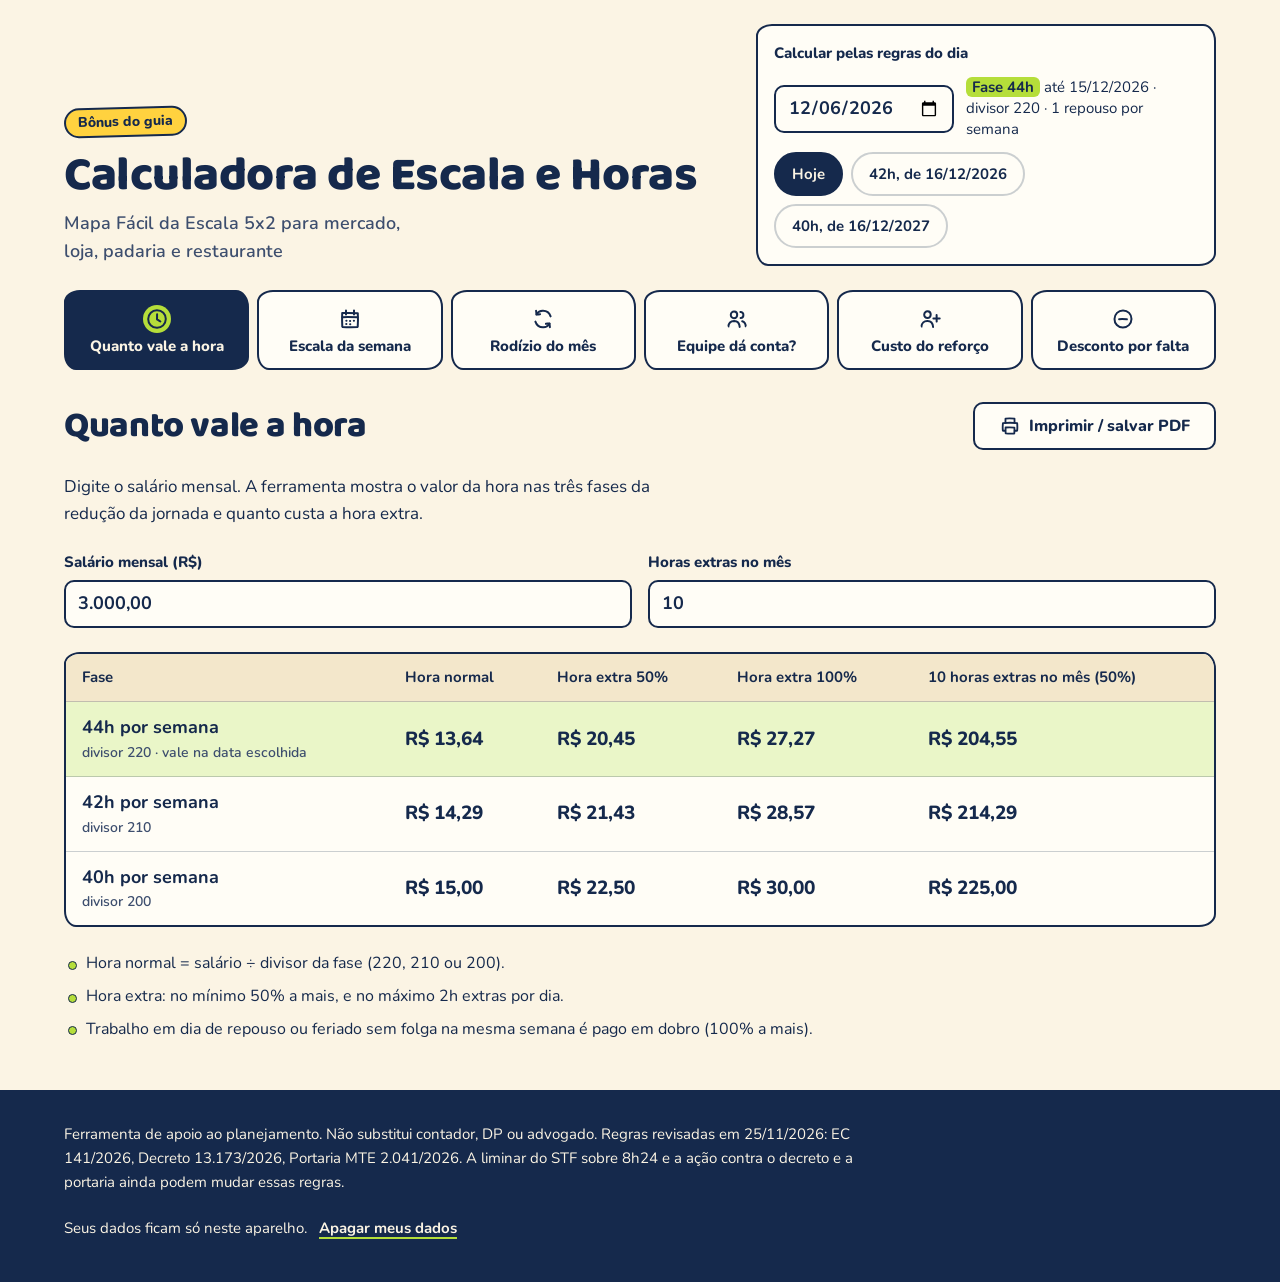
==== index.html @ cc3fb83a "Calculadora de Escala e Horas: primeira versão" ====
<!doctype html>
<html lang="pt-BR" data-type="software">
<head>
<meta charset="utf-8">
<meta name="viewport" content="width=device-width, initial-scale=1, viewport-fit=cover">
<title>Calculadora de Escala e Horas: o mapa da escala 5x2 para pequenos negócios</title>
<meta name="description" content="Calcule o valor da hora, monte a escala da semana e o rodízio do mês e veja se a sua equipe dá conta das novas regras de 42h e 40h.">
<meta name="page-type" content="software">
<meta name="site-kind" content="software">
<meta name="theme-color" content="#FBF4E4">
<meta property="og:title" content="Calculadora de Escala e Horas — Mapa Fácil da Escala 5x2">
<meta property="og:description" content="Valor da hora, escala da semana, rodízio do mês, custo do reforço e desconto por falta, no celular.">
<meta property="og:type" content="website">
<link rel="icon" href="favicon.svg" type="image/svg+xml">
<link rel="preconnect" href="https://fonts.googleapis.com">
<link rel="preconnect" href="https://fonts.gstatic.com" crossorigin>
<link rel="stylesheet" href="https://fonts.googleapis.com/css2?family=Baloo+2:wght@600;700;800&family=Nunito:wght@400;600;700;800&display=swap">
<link rel="stylesheet" href="estilo.css">
</head>
<body>

<!-- Ícones desenhados à mão (traço irregular, cor do texto) -->
<svg width="0" height="0" style="position:absolute" aria-hidden="true">
  <defs>
    <symbol id="i-hora" viewBox="0 0 24 24"><path d="M12 3.2c5 .1 8.9 3.9 8.8 8.9-.1 5-4 8.8-8.9 8.7C7 20.7 3.1 16.9 3.2 12 3.3 7 7.1 3.1 12 3.2z"/><path d="M12.1 7.2c-.1 1.7 0 3.4-.1 5.1 1.1.7 2.3 1.4 3.4 2.2"/></symbol>
    <symbol id="i-escala" viewBox="0 0 24 24"><path d="M4.2 6.1c5.2-.3 10.4-.2 15.6.1.3 4.6.2 9.3-.1 13.9-5.1.2-10.3.2-15.4-.1-.3-4.6-.3-9.3-.1-13.9z"/><path d="M4.3 10.2c5.1-.2 10.2-.1 15.4.1M8 3.6c.1 1.3 0 2.7 0 4M16 3.4c.1 1.4 0 2.8 0 4.2M8.3 13.8h.2M12 13.9h.2M15.8 13.7h.2M8.2 17.1h.2M12.1 17.2h.2"/></symbol>
    <symbol id="i-rodizio" viewBox="0 0 24 24"><path d="M19.6 9.4C18.4 5.8 15.3 3.6 11.7 3.7 9.2 3.8 7 5 5.6 7.3"/><path d="M5.1 3.8c.2 1.3.3 2.5.4 3.8 1.2-.1 2.4-.3 3.6-.4"/><path d="M4.4 14.6c1.2 3.6 4.3 5.8 7.9 5.7 2.5-.1 4.7-1.3 6.1-3.6"/><path d="M18.9 20.2c-.2-1.3-.3-2.5-.4-3.8-1.2.1-2.4.3-3.6.4"/></symbol>
    <symbol id="i-equipe" viewBox="0 0 24 24"><path d="M9 11.2c-2 0-3.3-1.6-3.2-3.5.1-1.9 1.5-3.3 3.4-3.2 1.8.1 3.1 1.6 3 3.5-.1 1.8-1.4 3.2-3.2 3.2z"/><path d="M3.3 19.8c.3-3.6 2.7-5.9 5.8-5.9 3.1.1 5.4 2.4 5.6 6"/><path d="M15.4 4.9c1.7-.1 3 1.3 3 3s-1.2 3-2.8 3"/><path d="M17.2 14.2c2.2.6 3.5 2.6 3.6 5.4"/></symbol>
    <symbol id="i-reforco" viewBox="0 0 24 24"><path d="M9.5 11c-2 0-3.4-1.6-3.3-3.5.1-1.9 1.6-3.3 3.4-3.2 1.9.1 3.2 1.6 3.1 3.5-.1 1.8-1.4 3.2-3.2 3.2z"/><path d="M3.4 19.9c.2-3.6 2.8-6 6-5.9 3.2.1 5.5 2.5 5.7 6"/><path d="M18.6 8.1c.1 2.1 0 4.3.1 6.5M15.4 11.4c2.1-.1 4.2-.2 6.3 0"/></symbol>
    <symbol id="i-falta" viewBox="0 0 24 24"><path d="M12 3.4c4.8 0 8.6 3.8 8.5 8.7-.1 4.8-3.9 8.5-8.6 8.5-4.8-.1-8.5-3.9-8.4-8.7C3.6 7.1 7.3 3.4 12 3.4z"/><path d="M8.1 12.2c2.6-.2 5.2-.1 7.8.1"/></symbol>
    <symbol id="i-imprimir" viewBox="0 0 24 24"><path d="M7.1 8.6c0-1.6-.1-3.1 0-4.7 3.3-.2 6.6-.2 9.8.1.1 1.5 0 3 0 4.6"/><path d="M6.8 17.2H4.2c-.3-2.8-.2-5.6.1-8.4 5.1-.4 10.3-.4 15.5 0 .3 2.8.3 5.6 0 8.4h-2.6"/><path d="M7.2 13.6c3.2-.2 6.4-.2 9.6.1.2 2.2.1 4.4-.1 6.5-3.1.2-6.3.2-9.4-.1-.2-2.2-.2-4.4-.1-6.5z"/></symbol>
    <symbol id="i-alerta" viewBox="0 0 24 24"><path d="M11.9 3.8c.5 0 .8.3 1.1.8l7.8 13.8c.4.8-.1 1.7-1 1.7-5.2.1-10.4.1-15.6-.1-.9 0-1.4-.9-1-1.7l7.6-13.6c.3-.6.7-.9 1.1-.9z"/><path d="M12 9.3c.1 1.6 0 3.2 0 4.8M12 17.1h.2"/></symbol>
    <symbol id="i-ok" viewBox="0 0 24 24"><path d="M12 3.4c4.8 0 8.6 3.8 8.5 8.7-.1 4.8-3.9 8.5-8.6 8.5-4.8-.1-8.5-3.9-8.4-8.7C3.6 7.1 7.3 3.4 12 3.4z"/><path d="M7.7 12.3c1 1 2 1.9 3 2.9 1.9-2.1 3.8-4.3 5.6-6.4"/></symbol>
    <symbol id="i-mais" viewBox="0 0 24 24"><path d="M12.1 5.2c-.1 4.6.1 9.1-.1 13.7M5.3 12.1c4.5-.2 9-.1 13.5.1"/></symbol>
    <symbol id="i-fechar" viewBox="0 0 24 24"><path d="M6.4 6.3c3.8 3.9 7.6 7.7 11.3 11.5M17.6 6.2C13.8 10 10 13.8 6.3 17.7"/></symbol>
  </defs>
</svg>

<a class="skip-link" href="#conteudo">Pular para as ferramentas</a>

<header class="topo">
  <div class="wrap topo__wrap">
    <div class="marca">
      <span class="marca__selo">Bônus do guia</span>
      <h1 class="marca__titulo">Calculadora de Escala e Horas</h1>
      <p class="marca__sub">Mapa Fácil da Escala 5x2 para mercado, loja, padaria e restaurante</p>
    </div>

    <div class="fase" aria-live="polite">
      <label class="fase__rotulo" for="data-ref">Calcular pelas regras do dia</label>
      <div class="fase__linha">
        <input id="data-ref" type="date" min="2020-01-01" max="2035-12-31">
        <p class="fase__selo" id="fase-selo"></p>
      </div>
      <div class="fase__atalhos" role="group" aria-label="Escolher a fase">
        <button type="button" class="chip" data-ir-data="hoje">Hoje</button>
        <button type="button" class="chip" data-ir-data="2026-12-16">42h, de 16/12/2026</button>
        <button type="button" class="chip" data-ir-data="2027-12-16">40h, de 16/12/2027</button>
      </div>
    </div>
  </div>

  <nav class="abas wrap" aria-label="Ferramentas">
    <div class="abas__lista" role="tablist" aria-label="Ferramentas">
      <button type="button" role="tab" id="tab-hora" aria-controls="hora" data-aba="hora"><svg class="ic"><use href="#i-hora"/></svg><span>Quanto vale a hora</span></button>
      <button type="button" role="tab" id="tab-escala" aria-controls="escala" data-aba="escala"><svg class="ic"><use href="#i-escala"/></svg><span>Escala da semana</span></button>
      <button type="button" role="tab" id="tab-rodizio" aria-controls="rodizio" data-aba="rodizio"><svg class="ic"><use href="#i-rodizio"/></svg><span>Rodízio do mês</span></button>
      <button type="button" role="tab" id="tab-equipe" aria-controls="equipe" data-aba="equipe"><svg class="ic"><use href="#i-equipe"/></svg><span>Equipe dá conta?</span></button>
      <button type="button" role="tab" id="tab-reforco" aria-controls="reforco" data-aba="reforco"><svg class="ic"><use href="#i-reforco"/></svg><span>Custo do reforço</span></button>
      <button type="button" role="tab" id="tab-falta" aria-controls="falta" data-aba="falta"><svg class="ic"><use href="#i-falta"/></svg><span>Desconto por falta</span></button>
    </div>
  </nav>
</header>

<main id="conteudo" class="wrap" tabindex="-1">

  <!-- 1. QUANTO VALE A HORA -->
  <section class="painel" id="hora" role="tabpanel" aria-labelledby="tab-hora">
    <div class="painel__topo">
      <h2>Quanto vale a hora</h2>
      <button type="button" class="btn btn--sec" data-imprimir="hora"><svg class="ic"><use href="#i-imprimir"/></svg>Imprimir / salvar PDF</button>
    </div>
    <p class="painel__intro">Digite o salário mensal. A ferramenta mostra o valor da hora nas três fases da redução da jornada e quanto custa a hora extra.</p>

    <div class="campos campos--2">
      <div class="campo">
        <label for="h-salario">Salário mensal (R$)</label>
        <input id="h-salario" data-k="salario" inputmode="decimal" autocomplete="off" placeholder="3.000,00">
        <p class="campo__erro" id="h-salario-erro"></p>
      </div>
      <div class="campo">
        <label for="h-extras">Horas extras no mês</label>
        <input id="h-extras" data-k="horasExtras" inputmode="decimal" autocomplete="off" placeholder="10">
      </div>
    </div>

    <div class="tabela-rolagem">
      <table class="tabela" id="h-tabela">
        <caption class="sr">Valor da hora por fase</caption>
        <thead><tr><th scope="col">Fase</th><th scope="col">Hora normal</th><th scope="col">Hora extra 50%</th><th scope="col">Hora extra 100%</th><th scope="col" id="h-col-x">Horas extras no mês</th></tr></thead>
        <tbody></tbody>
      </table>
    </div>
    <ul class="notas">
      <li>Hora normal = salário ÷ divisor da fase (220, 210 ou 200).</li>
      <li>Hora extra: no mínimo 50% a mais, e no máximo 2h extras por dia.</li>
      <li>Trabalho em dia de repouso ou feriado sem folga na mesma semana é pago em dobro (100% a mais).</li>
    </ul>
  </section>

  <!-- 2. ESCALA DA SEMANA -->
  <section class="painel" id="escala" role="tabpanel" aria-labelledby="tab-escala">
    <div class="painel__topo">
      <h2>Monte a escala da semana</h2>
      <button type="button" class="btn btn--sec" data-imprimir="escala"><svg class="ic"><use href="#i-imprimir"/></svg>Imprimir / salvar PDF</button>
    </div>
    <p class="painel__intro">Para cada pessoa, marque a folga ou escreva a entrada, a saída e os minutos de intervalo. Os avisos aparecem ao lado do nome.</p>

    <label class="chk chk--linha"><input type="checkbox" data-k="conv30"> Minha convenção permite 30 minutos de intervalo</label>

    <div class="cobertura" aria-label="Quantas pessoas trabalham em cada dia">
      <p class="cobertura__titulo">Quantas pessoas trabalham em cada dia</p>
      <ol class="cobertura__dias" id="e-cobertura"></ol>
    </div>

    <div id="e-pessoas" class="pessoas"></div>

    <div class="acoes">
      <button type="button" class="btn btn--pri" id="e-add"><svg class="ic"><use href="#i-mais"/></svg>Adicionar pessoa</button>
      <p class="acoes__nota" id="e-add-nota"></p>
    </div>
  </section>

  <!-- 3. RODÍZIO DO MÊS -->
  <section class="painel" id="rodizio" role="tabpanel" aria-labelledby="tab-rodizio">
    <div class="painel__topo">
      <h2>Rodízio do mês</h2>
      <button type="button" class="btn btn--sec" data-imprimir="rodizio"><svg class="ic"><use href="#i-imprimir"/></svg>Imprimir / salvar PDF</button>
    </div>
    <p class="painel__intro">O mês começa igual à escala da semana. Toque num dia para trocar entre trabalho e folga. Os domingos ficam em amarelo.</p>

    <div class="campos campos--3">
      <div class="campo">
        <label for="r-mes">Mês</label>
        <select id="r-mes" data-k="rodMes"></select>
      </div>
      <div class="campo">
        <label for="r-ano">Ano</label>
        <select id="r-ano" data-k="rodAno"></select>
      </div>
      <fieldset class="campo campo--radio">
        <legend>Atividade</legend>
        <label class="chk"><input type="radio" name="r-ativ" value="comercio" data-k="atividade"> Comércio</label>
        <label class="chk"><input type="radio" name="r-ativ" value="outras" data-k="atividade"> Outras</label>
      </fieldset>
    </div>

    <div class="resumo" id="r-resumo"></div>
    <div id="r-pessoas" class="pessoas"></div>

    <div class="acoes">
      <button type="button" class="btn btn--sec" id="r-recopiar">Copiar de novo a escala da semana</button>
    </div>
  </section>

  <!-- 4. MINHA EQUIPE DÁ CONTA? -->
  <section class="painel" id="equipe" role="tabpanel" aria-labelledby="tab-equipe">
    <div class="painel__topo">
      <h2>Minha equipe dá conta?</h2>
      <button type="button" class="btn btn--sec" data-imprimir="equipe"><svg class="ic"><use href="#i-imprimir"/></svg>Imprimir / salvar PDF</button>
    </div>
    <p class="painel__intro">Marque os dias em que o negócio abre e quantas pessoas você precisa em cada um. Cada funcionário na escala 5x2 cobre 5 dias por semana.</p>

    <div class="dias-equipe" id="q-dias"></div>

    <div class="campos campos--2">
      <div class="campo">
        <label for="q-func">Funcionários na escala</label>
        <input id="q-func" data-k="func" inputmode="numeric" autocomplete="off">
      </div>
    </div>

    <div class="resultado" id="q-resultado"></div>
  </section>

  <!-- 5. CUSTO DO REFORÇO -->
  <section class="painel" id="reforco" role="tabpanel" aria-labelledby="tab-reforco">
    <div class="painel__topo">
      <h2>Custo do reforço</h2>
      <button type="button" class="btn btn--sec" data-imprimir="reforco"><svg class="ic"><use href="#i-imprimir"/></svg>Imprimir / salvar PDF</button>
    </div>
    <p class="painel__intro">Para o mesmo buraco na escala, compare pagar hora extra para quem já trabalha com contratar alguém de meio período.</p>

    <div class="campos campos--2">
      <div class="campo">
        <label for="f-turnos">Turnos a cobrir por semana</label>
        <input id="f-turnos" data-k="refTurnos" inputmode="numeric" autocomplete="off">
        <button type="button" class="link" id="f-usar-equipe"></button>
      </div>
      <div class="campo">
        <label for="f-horas">Horas de cada turno</label>
        <input id="f-horas" data-k="refHoras" inputmode="decimal" autocomplete="off">
      </div>
      <div class="campo">
        <label for="f-salario">Salário de quem faria a hora extra (R$)</label>
        <input id="f-salario" data-k="salario" inputmode="decimal" autocomplete="off">
      </div>
      <div class="campo">
        <label for="f-meio">Salário do meio período (R$)</label>
        <input id="f-meio" data-k="refMeio" inputmode="decimal" autocomplete="off">
      </div>
      <div class="campo">
        <label for="f-enc">Encargos sobre o meio período (%), opcional</label>
        <input id="f-enc" data-k="refEnc" inputmode="decimal" autocomplete="off" placeholder="0">
      </div>
    </div>

    <div class="resultado" id="f-resultado"></div>
  </section>

  <!-- 6. DESCONTO POR FALTA -->
  <section class="painel" id="falta" role="tabpanel" aria-labelledby="tab-falta">
    <div class="painel__topo">
      <h2>Desconto por falta</h2>
      <button type="button" class="btn btn--sec" data-imprimir="falta"><svg class="ic"><use href="#i-imprimir"/></svg>Imprimir / salvar PDF</button>
    </div>
    <p class="painel__intro">Falta sem justificativa desconta o dia faltado e o repouso daquela semana. A pessoa continua folgando normalmente.</p>

    <fieldset class="campo campo--radio campo--largo">
      <legend>Como a pessoa recebe</legend>
      <label class="chk"><input type="radio" name="d-tipo" value="mensalista" data-k="fTipo"> Por mês (mensalista)</label>
      <label class="chk"><input type="radio" name="d-tipo" value="horista" data-k="fTipo"> Por hora (horista)</label>
    </fieldset>

    <div class="campos campos--2">
      <div class="campo" data-so="mensalista">
        <label for="d-salario">Salário mensal (R$)</label>
        <input id="d-salario" data-k="salario" inputmode="decimal" autocomplete="off">
      </div>
      <div class="campo" data-so="horista">
        <label for="d-hora">Valor da hora (R$)</label>
        <input id="d-hora" data-k="fHora" inputmode="decimal" autocomplete="off">
      </div>
      <div class="campo" data-so="horista">
        <label for="d-horas">Horas trabalhadas na semana</label>
        <input id="d-horas" data-k="fHorasSemana" inputmode="decimal" autocomplete="off">
      </div>
      <div class="campo">
        <label for="d-faltas">Faltas sem justificativa nesta semana</label>
        <input id="d-faltas" data-k="fFaltas" inputmode="numeric" autocomplete="off">
      </div>
    </div>
    <label class="chk chk--linha"><input type="checkbox" data-k="fFeriado"> Esta semana tem feriado</label>

    <div class="resultado" id="d-resultado"></div>
  </section>

</main>

<footer class="rodape">
  <div class="wrap">
    <p>Ferramenta de apoio ao planejamento. Não substitui contador, DP ou advogado. Regras revisadas em 25/11/2026: EC 141/2026, Decreto 13.173/2026, Portaria MTE 2.041/2026. A liminar do STF sobre 8h24 e a ação contra o decreto e a portaria ainda podem mudar essas regras.</p>
    <p class="rodape__dados">Seus dados ficam só neste aparelho. <button type="button" class="link" id="limpar">Apagar meus dados</button></p>
  </div>
</footer>

<noscript><p class="wrap">Esta calculadora precisa de JavaScript ligado no navegador.</p></noscript>

<script src="regras.js"></script>
<script src="app.js"></script>
</body>
</html>
---- estilo.css ----
/* Calculadora de Escala e Horas — visual do guia: creme, azul-marinho, verde-limão e amarelo. */

:root {
  --creme: #FBF4E4;
  --creme-2: #F3E7CB;
  --papel: #FFFDF6;
  --marinho: #15294C;
  --marinho-2: #3D4E6E;        /* texto secundário: 7:1 sobre o creme */
  --linha: rgba(21, 41, 76, .22);
  --limao: #B5DE3A;
  --limao-claro: #EAF6C8;
  --limao-escuro: #5E7A12;
  --amarelo: #FFD23F;
  --amarelo-claro: #FFF0B0;
  --amarelo-escuro: #C99A00;

  --s-1: 4px; --s-2: 8px; --s-3: 12px; --s-4: 16px; --s-5: 24px; --s-6: 32px; --s-7: 48px; --s-8: 64px;
  --r-sm: 10px;
  --r-md: 14px;
  /* cantos levemente irregulares, como desenho à mão */
  --r-mao: 16px 13px 17px 12px / 12px 17px 13px 16px;
  --btn-h: 48px;
  --fonte: 'Nunito', system-ui, -apple-system, 'Segoe UI', Roboto, sans-serif;
  --titulo: 'Baloo 2', 'Nunito', system-ui, sans-serif;
}

*, *::before, *::after { box-sizing: border-box; }
html, body { margin: 0; }
html { -webkit-text-size-adjust: 100%; }
body {
  font-family: var(--fonte);
  font-size: 17px;
  line-height: 1.55;
  color: var(--marinho);
  background: var(--creme);
}
h1, h2, h3 { font-family: var(--titulo); line-height: 1.12; margin: 0; letter-spacing: -.01em; }
p { margin: 0; }
ul, ol { margin: 0; padding: 0; list-style: none; }
button, input, select { font: inherit; color: inherit; }
[hidden] { display: none !important; }
.sr { position: absolute; width: 1px; height: 1px; overflow: hidden; clip: rect(0 0 0 0); white-space: nowrap; }

.wrap { width: 100%; max-width: 1200px; margin: 0 auto; padding: 0 var(--s-4); }
@media (min-width: 768px) { .wrap { padding: 0 var(--s-5); } }

.ic { width: 24px; height: 24px; flex: none; fill: none; stroke: currentColor; stroke-width: 2; stroke-linecap: round; stroke-linejoin: round; }

:focus-visible { outline: 3px solid var(--marinho); outline-offset: 2px; }
main:focus { outline: none; }

.skip-link {
  position: absolute; left: var(--s-4); top: -100px; z-index: 20;
  background: var(--marinho); color: var(--creme); padding: var(--s-3) var(--s-4); border-radius: var(--r-sm);
  font-weight: 800; text-decoration: none;
}
.skip-link:focus { top: var(--s-3); outline-color: var(--amarelo); }

/* ---------- topo ---------- */
.topo { padding-top: var(--s-5); }
.topo__wrap { display: grid; gap: var(--s-5); }
@media (min-width: 1000px) { .topo__wrap { grid-template-columns: 1fr minmax(380px, 460px); align-items: end; } }

.marca__selo {
  display: inline-block; background: var(--amarelo); color: var(--marinho);
  font-weight: 800; font-size: 14px; padding: 2px 12px; border-radius: 999px;
  border: 2px solid var(--marinho); transform: rotate(-1.5deg); margin-bottom: var(--s-3);
}
.marca__titulo { font-size: clamp(30px, 3vw + 18px, 48px); font-weight: 800; }
.marca__sub { margin-top: var(--s-2); font-size: 18px; color: var(--marinho-2); font-weight: 600; max-width: 34ch; }

.fase {
  background: var(--papel); border: 2px solid var(--marinho); border-radius: var(--r-mao);
  padding: var(--s-4); display: grid; gap: var(--s-3);
}
.fase__rotulo { font-weight: 800; font-size: 15px; }
.fase__linha { display: grid; gap: var(--s-3); }
.fase__linha input { width: 100%; }
@media (min-width: 480px) { .fase__linha { grid-template-columns: 180px 1fr; align-items: center; } }
.fase__selo { font-size: 15px; line-height: 1.4; }
.fase__selo strong { background: var(--limao); padding: 0 6px; border-radius: 6px; }
.fase__atalhos { display: flex; flex-wrap: wrap; gap: var(--s-2); }
.chip {
  min-height: 44px; padding: 0 var(--s-4); border-radius: 999px; cursor: pointer;
  background: transparent; border: 2px solid var(--linha); font-weight: 700; font-size: 15px;
  transition: border-color .15s, background-color .15s, transform .12s;
}
.chip:hover { border-color: var(--marinho); transform: translateY(-1px); }
.chip:active { transform: translateY(1px); }
.chip[aria-pressed="true"] { background: var(--marinho); color: var(--creme); border-color: var(--marinho); }

/* ---------- abas ---------- */
.abas { margin-top: var(--s-5); }
.abas__lista { display: grid; grid-template-columns: repeat(3, 1fr); gap: var(--s-2); }
@media (min-width: 900px) { .abas__lista { grid-template-columns: repeat(6, 1fr); } }
[role="tab"] {
  display: flex; flex-direction: column; align-items: center; justify-content: center; gap: 4px;
  min-height: 72px; padding: var(--s-2); cursor: pointer; text-align: center;
  font-weight: 800; font-size: 14px; line-height: 1.2;
  background: var(--papel); border: 2px solid var(--marinho); border-radius: var(--r-mao);
  transition: transform .12s, background-color .15s;
}
[role="tab"] .ic { width: 28px; height: 28px; padding: 2px; border-radius: 50%; transition: background-color .15s; }
[role="tab"]:hover { transform: translateY(-2px); }
[role="tab"]:hover .ic { background: var(--amarelo-claro); }
[role="tab"]:active { transform: translateY(1px); }
[role="tab"][aria-selected="true"] { background: var(--marinho); color: var(--creme); }
[role="tab"][aria-selected="true"] .ic { background: var(--limao); color: var(--marinho); }
[role="tab"][aria-selected="true"]:focus-visible { outline-color: var(--amarelo); }
@media (min-width: 900px) { [role="tab"] { font-size: 15px; min-height: 80px; } }

/* ---------- painéis ---------- */
main.wrap { padding-top: var(--s-6); padding-bottom: var(--s-7); }
.painel { display: grid; gap: var(--s-5); }
.painel__topo { display: flex; flex-wrap: wrap; gap: var(--s-3) var(--s-4); align-items: center; justify-content: space-between; }
.painel h2 { font-size: clamp(26px, 1.6vw + 18px, 36px); font-weight: 800; }
.painel__intro { max-width: 62ch; font-size: 17px; }
@media (max-width: 639px) { .painel__topo .btn { width: 100%; } }

/* ---------- botões e links ---------- */
.btn {
  display: inline-flex; align-items: center; justify-content: center; gap: var(--s-2);
  min-height: var(--btn-h); padding: 0 var(--s-5); border-radius: var(--r-sm);
  font-weight: 800; font-size: 16px; cursor: pointer; text-decoration: none;
  border: 2px solid var(--marinho);
  transition: transform .12s, background-color .15s;
}
.btn:hover { transform: translateY(-1px); }
.btn:active { transform: translateY(1px); }
.btn:disabled { opacity: .5; cursor: not-allowed; transform: none; }
.btn--pri { background: var(--marinho); color: var(--creme); }
.btn--pri:hover { background: #0E1D38; }
.btn--pri:focus-visible { outline-color: var(--limao-escuro); }
.btn--sec { background: var(--papel); color: var(--marinho); }
.btn--sec:hover { background: var(--amarelo-claro); }
.btn .ic { width: 22px; height: 22px; }

.link {
  background: none; border: 0; padding: 0; cursor: pointer; min-height: 44px;
  color: var(--marinho); font-weight: 700; text-align: left;
  text-decoration: underline; text-decoration-thickness: 2px; text-underline-offset: 4px;
  text-decoration-color: var(--limao-escuro);
  transition: text-decoration-color .15s;
}
.link:hover { text-decoration-color: var(--marinho); }

.btn-icone {
  display: inline-grid; place-items: center; width: 44px; height: 44px; border-radius: 50%;
  border: 2px solid var(--linha); background: var(--papel); cursor: pointer;
  transition: border-color .15s, transform .12s;
}
.btn-icone:hover { border-color: var(--marinho); transform: translateY(-1px); }
.btn-icone:active { transform: translateY(1px); }

/* ---------- campos ---------- */
.campos { display: grid; gap: var(--s-4); }
@media (min-width: 640px) {
  .campos--2 { grid-template-columns: repeat(2, minmax(0, 1fr)); }
  .campos--3 { grid-template-columns: repeat(3, minmax(0, 1fr)); }
}
.campo { display: grid; gap: 6px; align-content: start; min-width: 0; }
.campo > label, .campo legend { font-weight: 800; font-size: 15px; }
input:not([type="checkbox"]):not([type="radio"]), select {
  width: 100%; min-height: 48px; padding: 0 var(--s-3);
  background: var(--papel); border: 2px solid var(--marinho); border-radius: var(--r-sm);
  font-size: 18px; font-weight: 700;
}
input:disabled { opacity: .45; }
input[aria-invalid="true"] { border-color: #A3261B; }
.campo__erro { color: #A3261B; font-weight: 700; font-size: 15px; }
.campo__erro:empty { display: none; }
fieldset.campo { border: 0; padding: 0; margin: 0; }
.campo--radio { display: flex; flex-wrap: wrap; gap: var(--s-2) var(--s-4); align-items: center; }
.campo--radio legend { width: 100%; margin-bottom: 6px; padding: 0; float: left; }
.campo--largo { max-width: 640px; }

.chk { display: inline-flex; align-items: center; gap: var(--s-2); min-height: 44px; cursor: pointer; font-weight: 700; }
.chk input { width: 22px; height: 22px; accent-color: var(--marinho); margin: 0; cursor: pointer; flex: none; }
.chk--linha { font-size: 16px; }

/* ---------- tabela do valor da hora ---------- */
.tabela-rolagem { overflow-x: auto; }
.tabela { width: 100%; border-collapse: separate; border-spacing: 0; }
.tabela th, .tabela td { text-align: left; }
.tabela__sub { display: block; font-size: 14px; font-weight: 600; color: var(--marinho-2); }
@media screen and (max-width: 759px) {
  .tabela thead { position: absolute; width: 1px; height: 1px; overflow: hidden; clip: rect(0 0 0 0); }
  .tabela, .tabela tbody, .tabela tr, .tabela th, .tabela td { display: block; }
  .tabela tbody { display: grid; gap: var(--s-3); }
  .tabela tr { background: var(--papel); border: 2px solid var(--marinho); border-radius: var(--r-mao); padding: var(--s-4); }
  .tabela tr.atual { box-shadow: inset 0 0 0 3px var(--limao); }
  .tabela th { font-family: var(--titulo); font-size: 22px; font-weight: 800; margin-bottom: var(--s-2); }
  .tabela td { display: flex; justify-content: space-between; gap: var(--s-3); padding: 6px 0; border-top: 1px solid var(--linha); font-weight: 800; font-size: 18px; }
  .tabela td::before { content: attr(data-rot); font-weight: 600; font-size: 16px; }
}
@media print, (min-width: 760px) {
  .tabela { background: var(--papel); border: 2px solid var(--marinho); border-radius: var(--r-mao); overflow: hidden; }
  .tabela th, .tabela td { padding: var(--s-3) var(--s-4); border-bottom: 1px solid var(--linha); }
  .tabela thead th { font-size: 15px; background: var(--creme-2); }
  .tabela tbody th { font-size: 18px; }
  .tabela td { font-size: 19px; font-weight: 800; font-variant-numeric: tabular-nums; }
  .tabela tbody tr:last-child > * { border-bottom: 0; }
  .tabela tr.atual > * { background: var(--limao-claro); }
}
.notas { display: grid; gap: var(--s-2); font-size: 16px; }
.notas li { padding-left: 22px; position: relative; }
.notas li::before { content: ''; position: absolute; left: 4px; top: .6em; width: 9px; height: 9px; border-radius: 50%; background: var(--limao); border: 1.5px solid var(--marinho); }

/* ---------- avisos ---------- */
.avisos { display: grid; gap: var(--s-2); }
.aviso {
  display: flex; gap: var(--s-2); align-items: flex-start; padding: var(--s-2) var(--s-3);
  border-radius: var(--r-sm); font-size: 16px; line-height: 1.45; font-weight: 600;
  border: 2px solid var(--amarelo-escuro); background: var(--amarelo-claro);
}
.aviso .ic { margin-top: 1px; }
.aviso--ok { border-color: var(--limao-escuro); background: var(--limao-claro); }
.aviso--info { border-color: var(--linha); background: var(--creme-2); }

/* ---------- escala ---------- */
.cobertura { display: grid; gap: var(--s-2); }
.cobertura__titulo { font-weight: 800; font-size: 15px; }
.cobertura__dias { display: grid; grid-template-columns: repeat(7, minmax(0, 1fr)); gap: 6px; max-width: 720px; }
.cobertura__dias li {
  display: grid; justify-items: center; padding: 6px 0; border-radius: var(--r-sm);
  background: var(--papel); border: 2px solid var(--marinho);
}
.cobertura__dias li.dom { background: var(--amarelo-claro); }
.cobertura__dias span { font-size: 13px; font-weight: 800; }
.cobertura__dias strong { font-family: var(--titulo); font-size: 26px; line-height: 1.1; }

.pessoas { display: grid; gap: var(--s-4); }
.pessoa {
  position: relative; background: var(--papel); border: 2px solid var(--marinho); border-radius: var(--r-mao);
  padding: var(--s-4); display: grid; gap: var(--s-4);
}
.pessoa__cab { display: grid; gap: var(--s-3); align-content: start; }
.pessoa__cab .btn-icone { position: absolute; top: var(--s-3); right: var(--s-3); }
.campo--nome { padding-right: 56px; }
.pessoa__total { font-size: 17px; }
.pessoa__total strong { font-family: var(--titulo); font-size: 24px; }
.pessoa__nome { font-size: 24px; font-weight: 800; padding-right: 0; }

.dias { display: grid; gap: var(--s-2); }
.dia { border: 1.5px solid var(--linha); border-radius: var(--r-sm); padding: var(--s-2) var(--s-3); display: grid; gap: 6px; background: #fff; }
.dia--folga { background: var(--limao-claro); border-color: var(--limao-escuro); }
.dia--folga .dia__campos, .dia--folga .dia__horas { display: none; }
.dia__cab { display: flex; align-items: center; justify-content: space-between; gap: var(--s-2); }
.dia__nome { font-family: var(--titulo); font-weight: 800; font-size: 18px; }
.dia--dom .dia__nome { background: var(--amarelo); padding: 0 8px; border-radius: 6px; }
.chk--mini { font-size: 15px; min-height: 40px; }
.dia__campos { display: grid; grid-template-columns: 1fr 1fr 0.8fr; gap: 6px; }
.dia__campos label { display: grid; gap: 2px; font-size: 13px; font-weight: 700; color: var(--marinho-2); min-width: 0; }
.dia__campos input:not([type="checkbox"]) { min-height: 44px; font-size: 16px; padding: 0 6px; }
.dia__horas { font-weight: 800; font-size: 15px; }

@media (min-width: 640px) and (max-width: 1099px) {
  .dias { grid-template-columns: repeat(2, minmax(0, 1fr)); }
}
@media (min-width: 1100px) {
  .pessoa { grid-template-columns: 250px 1fr; align-items: start; }
  .pessoa__cab .btn-icone { position: static; justify-self: start; }
  .campo--nome { padding-right: 0; }
  .dias { grid-template-columns: repeat(7, minmax(0, 1fr)); gap: 6px; }
  .dia { padding: var(--s-2); align-content: start; }
  .dia__cab { flex-direction: column; align-items: flex-start; gap: 0; }
  .dia__campos { grid-template-columns: 1fr; }
  .dia__campos input:not([type="checkbox"]) { font-size: 15px; padding: 0 4px; }
  .pessoa .avisos .aviso { font-size: 15px; }
}

.acoes { display: flex; flex-wrap: wrap; align-items: center; gap: var(--s-3) var(--s-4); }
.acoes__nota { font-size: 15px; color: var(--marinho-2); font-weight: 600; }
@media (max-width: 639px) { .acoes .btn { width: 100%; } }

/* ---------- rodízio ---------- */
.resumo { background: var(--creme-2); border-radius: var(--r-mao); padding: var(--s-4); max-width: 80ch; }
.cal { display: grid; gap: 4px; }
.cal__sem, .cal__grade { display: grid; grid-template-columns: repeat(7, minmax(0, 1fr)); gap: 4px; }
.cal__sem li { text-align: center; font-size: 13px; font-weight: 800; padding: 2px 0; border-radius: 6px; }
.cal__sem li.dom { background: var(--amarelo); }
.cal__dia {
  position: relative; width: 100%; min-height: 54px; padding: 4px 2px; cursor: pointer;
  display: grid; justify-items: center; align-content: center; gap: 0;
  background: #fff; border: 1.5px solid var(--linha); border-radius: 8px;
  transition: transform .12s, border-color .15s;
}
.cal__dia:hover { border-color: var(--marinho); transform: translateY(-1px); }
.cal__dia:active { transform: translateY(1px); }
.cal__num { font-weight: 800; font-size: 16px; line-height: 1.2; }
.cal__txt { font-size: 13px; font-weight: 700; line-height: 1.2; }
.cal__dia--dom { background: var(--amarelo-claro); border-color: var(--amarelo-escuro); }
.cal__dia--folga { background: var(--limao); border-color: var(--limao-escuro); }
.cal__dia--folga.cal__dia--dom { box-shadow: inset 0 0 0 3px var(--amarelo); }
.cal__dia--editado::after { content: ''; position: absolute; top: 4px; right: 4px; width: 7px; height: 7px; border-radius: 50%; background: var(--marinho); }
@media (min-width: 1000px) {
  .pessoa--mes { grid-template-columns: 320px 1fr; align-items: start; }
  .cal__dia { min-height: 60px; }
}

/* ---------- equipe ---------- */
.dias-equipe { display: grid; gap: var(--s-2); }
@media (min-width: 640px) { .dias-equipe { grid-template-columns: repeat(4, minmax(0, 1fr)); } }
@media (min-width: 1000px) { .dias-equipe { grid-template-columns: repeat(7, minmax(0, 1fr)); } }
.dia-eq {
  display: flex; align-items: center; justify-content: space-between; gap: var(--s-3);
  background: var(--papel); border: 2px solid var(--marinho); border-radius: var(--r-sm); padding: var(--s-2) var(--s-3);
}
@media (min-width: 640px) { .dia-eq { flex-direction: column; align-items: stretch; } }
.dia-eq--fechado { border-color: var(--linha); background: transparent; }
.dia-eq__qtd { display: flex; align-items: center; gap: var(--s-2); font-size: 14px; font-weight: 700; }
.dia-eq__qtd input { width: 72px !important; text-align: center; }
@media (min-width: 640px) { .dia-eq__qtd { display: grid; gap: 2px; } .dia-eq__qtd input { width: 100% !important; } }

/* ---------- resultados ---------- */
.resultado { display: grid; gap: var(--s-4); }
.numeros { display: grid; gap: var(--s-3); margin: 0; }
@media (min-width: 640px) { .numeros { grid-template-columns: repeat(3, minmax(0, 1fr)); } }
.numeros > div { background: var(--papel); border: 2px solid var(--marinho); border-radius: var(--r-mao); padding: var(--s-4); }
.numeros dt { font-weight: 800; font-size: 15px; }
.numeros dd { margin: 0; font-family: var(--titulo); font-size: 34px; font-weight: 800; line-height: 1.15; font-variant-numeric: tabular-nums; }
.numeros dd.numeros__conta { font-family: var(--fonte); font-size: 15px; font-weight: 600; color: var(--marinho-2); }
.numeros__total { background: var(--limao-claro) !important; }
.resultado__frase, .resultado__base { max-width: 70ch; font-size: 17px; }
.vazio { padding: var(--s-4); background: var(--creme-2); border-radius: var(--r-mao); font-weight: 600; }

.comparar { display: grid; gap: var(--s-3); }
@media (min-width: 640px) { .comparar { grid-template-columns: 1fr 1fr; } }
.opcao { position: relative; background: var(--papel); border: 2px solid var(--marinho); border-radius: var(--r-mao); padding: var(--s-4); display: grid; gap: 4px; }
.opcao h3 { font-size: 22px; font-weight: 800; }
.opcao__valor { font-family: var(--titulo); font-size: 34px; font-weight: 800; line-height: 1.15; }
.opcao__valor span { font-family: var(--fonte); font-size: 16px; font-weight: 600; }
.opcao__conta { font-size: 15px; font-weight: 600; color: var(--marinho-2); }
.opcao--melhor { border-width: 3px; box-shadow: inset 0 0 0 3px var(--limao); }
.opcao__selo {
  position: absolute; top: -14px; right: var(--s-4); background: var(--limao); border: 2px solid var(--marinho);
  font-weight: 800; font-size: 14px; padding: 0 10px; border-radius: 999px; transform: rotate(2deg);
}

/* ---------- rodapé ---------- */
.rodape { background: var(--marinho); color: var(--creme); padding: var(--s-6) 0 calc(var(--s-6) + env(safe-area-inset-bottom)); font-size: 15px; line-height: 1.6; }
.rodape .wrap { display: grid; gap: var(--s-3); }
.rodape p { max-width: 90ch; }
.rodape__dados { display: flex; flex-wrap: wrap; align-items: center; gap: 0 var(--s-3); }
.rodape .link { color: var(--creme); text-decoration-color: var(--limao); }
.rodape .link:focus-visible { outline-color: var(--amarelo); }

@media (prefers-reduced-motion: reduce) {
  *, *::before, *::after { transition: none !important; }
  .btn:hover, .chip:hover, [role="tab"]:hover, .cal__dia:hover, .btn-icone:hover { transform: none; }
}

/* ---------- impressão: limpa, preto e branco ---------- */
@page { size: A4 portrait; margin: 12mm; }
@page paisagem { size: A4 landscape; margin: 10mm; }

@media print {
  :root { --marinho: #000; --marinho-2: #222; --linha: #777; }
  body { background: #fff; color: #000; font-size: 11pt; }
  .skip-link, .abas, .fase__atalhos, .btn, .btn-icone, .link, .acoes, noscript, .marca__selo { display: none !important; }
  .topo { padding-top: 0; }
  .topo__wrap { display: block; }
  .marca__titulo { font-size: 18pt; }
  .marca__sub { font-size: 11pt; color: #000; }
  .fase { border: 1px solid #000; border-radius: 0; padding: 6px 8px; margin: 6px 0 10px; display: block; }
  .fase__rotulo, .fase__linha input { display: none; }
  .fase__selo strong { background: none; padding: 0; }
  main.wrap { padding: 0; }
  .dia--folga .dia__horas { display: block; }
  .dia--folga .dia__horas::before { content: ''; }
  .wrap { max-width: none; padding: 0; }
  .painel { gap: 10px; }
  .painel h2 { font-size: 16pt; }
  body[data-imprimir="escala"], body[data-imprimir="rodizio"] { page: paisagem; }
  .painel__intro, .chk--linha { display: none !important; }

  *, *::before, *::after { background: transparent !important; box-shadow: none !important; color: #000 !important; }
  .fase, .tabela, .tabela tr, .pessoa, .numeros > div, .opcao, .dia-eq, .cobertura__dias li, .dia, .cal__dia, .aviso, .resumo, .vazio {
    border: 1px solid #000 !important; border-radius: 0 !important;
  }
  input:not([type="checkbox"]):not([type="radio"]), select { border: 1px solid #000; min-height: 0; padding: 2px 4px; font-size: 11pt; }
  .aviso { padding: 4px 6px; font-size: 10pt; }
  .aviso--ok { border-style: dashed !important; }
  .pessoa, .opcao, .numeros > div, .tabela tr { break-inside: avoid; }
  .pessoa { padding: 8px; gap: 8px; }

  /* folga e domingo sem depender de cor */
  .dia--folga, .cal__dia--folga { background: #e6e6e6 !important; }
  .dia--dom .dia__nome, .cal__sem li.dom { text-decoration: underline; }
  .cal__dia--dom { border-width: 2px !important; border-style: double !important; }
  .cobertura__dias li.dom { border-style: double !important; border-width: 3px !important; }

  /* escala sempre na grade de 7 colunas */
  .pessoa { grid-template-columns: 190px 1fr; align-items: start; }
  .pessoa__cab .btn-icone { display: none; }
  .campo--nome { padding: 0; }
  .campo--nome label { display: none; }
  .dias { grid-template-columns: repeat(7, minmax(0, 1fr)); gap: 3px; }
  .dia { padding: 4px; gap: 2px; }
  .dia__cab { flex-direction: column; align-items: flex-start; min-height: 0; }
  .chk--mini { display: none; }
  .dia__campos { grid-template-columns: 1fr; gap: 2px; }
  .dia__campos label { font-size: 8pt; }
  .dia__campos input:not([type="checkbox"]) { font-size: 10pt; padding: 1px 2px; }
  .dia__horas { font-size: 9pt; }
  .pessoa--mes { grid-template-columns: 220px 1fr; }
  .cal__dia { min-height: 34px; }
  .tabela td::before { color: #000 !important; }
  .dias-equipe { grid-template-columns: repeat(7, minmax(0, 1fr)); }
  .numeros { grid-template-columns: repeat(3, 1fr); }
  .comparar { grid-template-columns: 1fr 1fr; }
  .opcao__selo { position: static; border: 1px solid #000; transform: none; justify-self: start; }

  .rodape { background: none; padding: 10px 0 0; border-top: 1px solid #000; margin-top: 14px; font-size: 9pt; }
  .rodape__dados { display: none; }
}
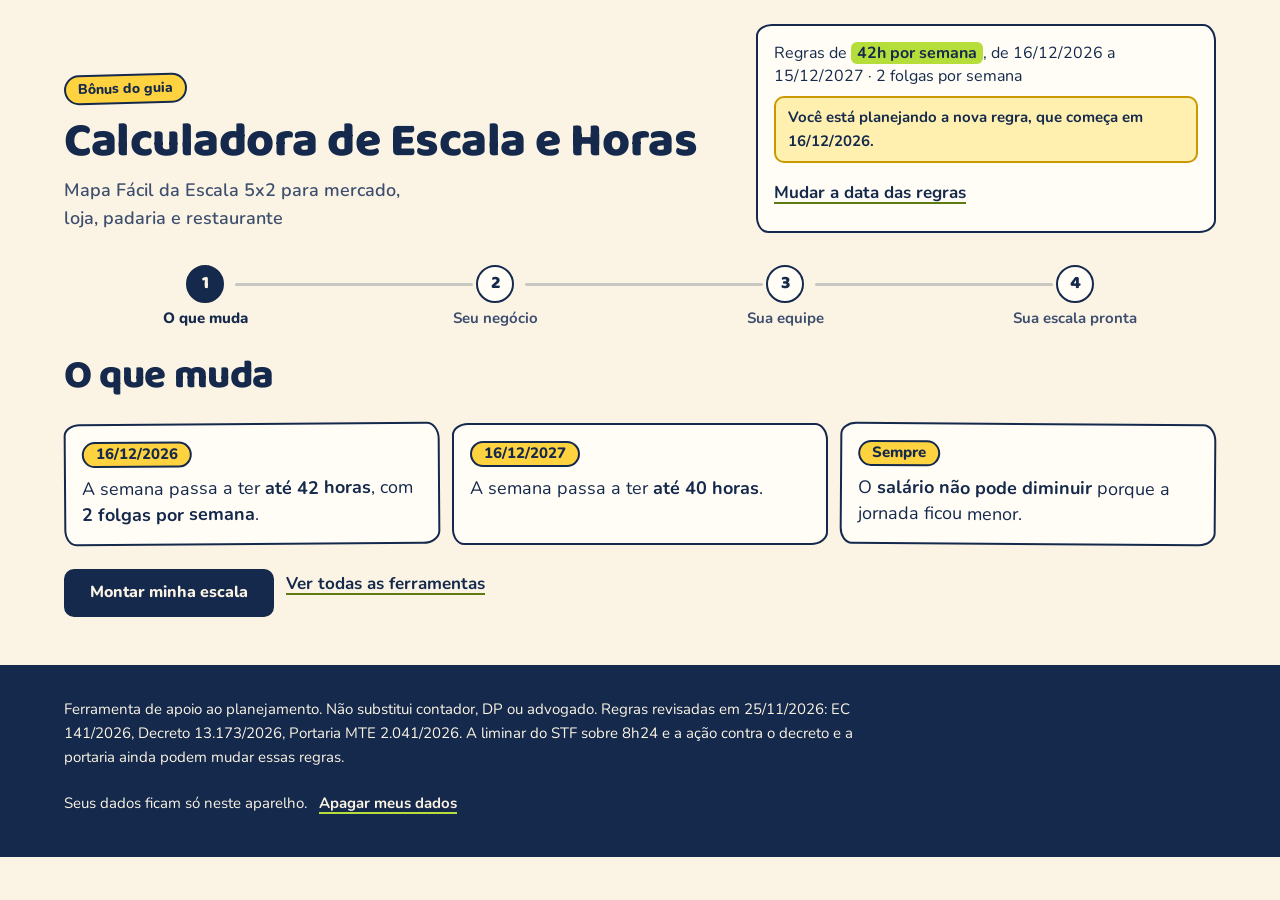
==== commit 485cff28: "Assistente de 4 passos, gerador automático de escala e rodízio, feriados e correções - Data padrão 1" ====
--- a/index.html
+++ b/index.html
@@ -4,12 +4,12 @@
 <meta charset="utf-8">
 <meta name="viewport" content="width=device-width, initial-scale=1, viewport-fit=cover">
 <title>Calculadora de Escala e Horas: o mapa da escala 5x2 para pequenos negócios</title>
-<meta name="description" content="Calcule o valor da hora, monte a escala da semana e o rodízio do mês e veja se a sua equipe dá conta das novas regras de 42h e 40h.">
+<meta name="description" content="Monte a escala da semana e o rodízio do mês em 4 passos, já nas regras de 42h e 40h, e veja quanto custa a hora e o reforço.">
 <meta name="page-type" content="software">
 <meta name="site-kind" content="software">
 <meta name="theme-color" content="#FBF4E4">
 <meta property="og:title" content="Calculadora de Escala e Horas — Mapa Fácil da Escala 5x2">
-<meta property="og:description" content="Valor da hora, escala da semana, rodízio do mês, custo do reforço e desconto por falta, no celular.">
+<meta property="og:description" content="Escala da semana, rodízio do mês, valor da hora, custo do reforço e desconto por falta, no celular.">
 <meta property="og:type" content="website">
 <link rel="icon" href="favicon.svg" type="image/svg+xml">
 <link rel="preconnect" href="https://fonts.googleapis.com">
@@ -33,10 +33,15 @@
     <symbol id="i-ok" viewBox="0 0 24 24"><path d="M12 3.4c4.8 0 8.6 3.8 8.5 8.7-.1 4.8-3.9 8.5-8.6 8.5-4.8-.1-8.5-3.9-8.4-8.7C3.6 7.1 7.3 3.4 12 3.4z"/><path d="M7.7 12.3c1 1 2 1.9 3 2.9 1.9-2.1 3.8-4.3 5.6-6.4"/></symbol>
     <symbol id="i-mais" viewBox="0 0 24 24"><path d="M12.1 5.2c-.1 4.6.1 9.1-.1 13.7M5.3 12.1c4.5-.2 9-.1 13.5.1"/></symbol>
     <symbol id="i-fechar" viewBox="0 0 24 24"><path d="M6.4 6.3c3.8 3.9 7.6 7.7 11.3 11.5M17.6 6.2C13.8 10 10 13.8 6.3 17.7"/></symbol>
+    <symbol id="i-loja" viewBox="0 0 24 24"><path d="M3.6 9.2c.5-1.9 1.1-3.7 1.8-5.5 4.4-.2 8.8-.2 13.2 0 .7 1.8 1.3 3.6 1.8 5.5"/><path d="M3.6 9.2c.2 1.5 1.4 2.4 2.8 2.3 1.3-.1 2.2-1 2.4-2.2.3 1.3 1.4 2.2 2.9 2.2 1.5 0 2.6-.9 2.9-2.2.2 1.2 1.1 2.1 2.4 2.2 1.4.1 2.6-.8 2.8-2.3"/><path d="M5 11.8c-.1 2.9 0 5.8.1 8.6 4.6.2 9.2.2 13.8 0 .2-2.9.2-5.7.1-8.6"/><path d="M10 20.3c0-1.8-.1-3.6.1-5.3 1.3-.1 2.6-.1 3.8.1.1 1.7.1 3.5 0 5.2"/></symbol>
+    <symbol id="i-mercado" viewBox="0 0 24 24"><path d="M2.8 4.3c.9 0 1.8.1 2.7.1.8 3.5 1.6 7 2.5 10.5 3.6.1 7.3.1 10.9-.1.8-2.4 1.5-4.8 2.1-7.3-4.8-.2-9.6-.3-14.4-.3"/><path d="M9.6 19.4c-.8 0-1.4-.7-1.3-1.5.1-.7.7-1.3 1.4-1.2.8.1 1.3.7 1.3 1.5-.1.7-.7 1.2-1.4 1.2zM17.1 19.5c-.8 0-1.4-.7-1.3-1.5.1-.7.7-1.3 1.4-1.2.8.1 1.3.7 1.3 1.5-.1.7-.7 1.2-1.4 1.2z"/></symbol>
+    <symbol id="i-padaria" viewBox="0 0 24 24"><path d="M4.4 16.9C2.6 15.1 3 12 5.2 9.5c2.6-3 7.3-5.6 11.4-5.8 2.7-.1 4.2 1.4 3.6 4-.9 4-4.8 8.4-9.1 10.3-2.6 1.1-5.1 0-6.7-1.1z"/><path d="M8.4 10.6c.8.8 1.4 1.7 1.8 2.7M11.9 8.3c.8.8 1.4 1.7 1.8 2.7M15.3 6.4c.7.8 1.2 1.6 1.5 2.5"/></symbol>
+    <symbol id="i-restaurante" viewBox="0 0 24 24"><path d="M7.1 3.4c0 1.9-.1 3.9.1 5.8M4.6 3.6c-.2 2.1-.1 4.1.3 5.6.6 1.1 3.9 1.2 4.5 0 .4-1.6.4-3.6.2-5.6M7.2 9.9c-.1 3.6 0 7.2.1 10.8"/><path d="M17.4 20.7c-.1-5.9 0-11.8.1-17.3-2.5.9-3.9 3.6-3.9 7.3 0 1.3.6 2.3 2 2.6.6.1 1.2.1 1.8 0"/></symbol>
+    <symbol id="i-outro" viewBox="0 0 24 24"><path d="M4.5 8.4c5-.3 10-.3 15 0 .3 3.9.3 7.9 0 11.8-5 .3-10 .3-15 0-.3-3.9-.3-7.9 0-11.8z"/><path d="M9 8.3c-.1-1.4 0-2.7.2-4 1.9-.2 3.8-.2 5.6 0 .2 1.3.3 2.6.2 4M4.6 13.1c5 .9 9.9.9 14.8 0"/></symbol>
   </defs>
 </svg>
 
-<a class="skip-link" href="#conteudo">Pular para as ferramentas</a>
+<a class="skip-link" href="#conteudo">Pular para o conteúdo</a>
 
 <header class="topo">
   <div class="wrap topo__wrap">
@@ -47,20 +52,23 @@
     </div>
 
     <div class="fase" aria-live="polite">
-      <label class="fase__rotulo" for="data-ref">Calcular pelas regras do dia</label>
-      <div class="fase__linha">
+      <p class="fase__selo" id="fase-selo"></p>
+      <p class="fase__aviso" id="fase-aviso" hidden></p>
+      <button type="button" class="link" id="fase-abrir" aria-expanded="false" aria-controls="fase-painel">Mudar a data das regras</button>
+      <div class="fase__painel" id="fase-painel" hidden>
+        <label class="fase__rotulo" for="data-ref">Calcular pelas regras do dia</label>
         <input id="data-ref" type="date" min="2020-01-01" max="2035-12-31">
-        <p class="fase__selo" id="fase-selo"></p>
-      </div>
-      <div class="fase__atalhos" role="group" aria-label="Escolher a fase">
-        <button type="button" class="chip" data-ir-data="hoje">Hoje</button>
-        <button type="button" class="chip" data-ir-data="2026-12-16">42h, de 16/12/2026</button>
-        <button type="button" class="chip" data-ir-data="2027-12-16">40h, de 16/12/2027</button>
+        <div class="fase__atalhos" role="group" aria-label="Escolher a fase">
+          <button type="button" class="chip" data-ir-data="hoje">Hoje</button>
+          <button type="button" class="chip" data-ir-data="2026-12-16">42h, de 16/12/2026</button>
+          <button type="button" class="chip" data-ir-data="2027-12-16">40h, de 16/12/2027</button>
+        </div>
       </div>
     </div>
   </div>
 
-  <nav class="abas wrap" aria-label="Ferramentas">
+  <nav class="abas wrap" aria-label="Ferramentas" id="abas">
+    <a class="link voltar-assist" href="#inicio">← Voltar ao assistente</a>
     <div class="abas__lista" role="tablist" aria-label="Ferramentas">
       <button type="button" role="tab" id="tab-hora" aria-controls="hora" data-aba="hora"><svg class="ic"><use href="#i-hora"/></svg><span>Quanto vale a hora</span></button>
       <button type="button" role="tab" id="tab-escala" aria-controls="escala" data-aba="escala"><svg class="ic"><use href="#i-escala"/></svg><span>Escala da semana</span></button>
@@ -74,6 +82,129 @@
 
 <main id="conteudo" class="wrap" tabindex="-1">
 
+  <!-- ASSISTENTE -->
+  <section class="assist" id="inicio" aria-label="Assistente da escala">
+    <ol class="progresso" id="progresso" aria-label="Passos do assistente">
+      <li data-p="1"><span class="progresso__n">1</span><span class="progresso__t">O que muda</span></li>
+      <li data-p="2"><span class="progresso__n">2</span><span class="progresso__t">Seu negócio</span></li>
+      <li data-p="3"><span class="progresso__n">3</span><span class="progresso__t">Sua equipe</span></li>
+      <li data-p="4"><span class="progresso__n">4</span><span class="progresso__t">Sua escala pronta</span></li>
+    </ol>
+
+    <!-- Passo 1 -->
+    <div class="passo" data-passo="1">
+      <h2>O que muda</h2>
+      <ul class="cartoes">
+        <li class="cartao"><span class="cartao__data">16/12/2026</span><p>A semana passa a ter <strong>até 42 horas</strong>, com <strong>2 folgas por semana</strong>.</p></li>
+        <li class="cartao"><span class="cartao__data">16/12/2027</span><p>A semana passa a ter <strong>até 40 horas</strong>.</p></li>
+        <li class="cartao"><span class="cartao__data">Sempre</span><p>O <strong>salário não pode diminuir</strong> porque a jornada ficou menor.</p></li>
+      </ul>
+      <div class="passo__acoes">
+        <button type="button" class="btn btn--pri" data-ir-passo="2">Montar minha escala</button>
+        <a class="link" href="#hora">Ver todas as ferramentas</a>
+      </div>
+    </div>
+
+    <!-- Passo 2 -->
+    <div class="passo" data-passo="2">
+      <h2>Seu negócio</h2>
+      <p class="painel__intro">Toque no tipo de negócio. Os dias, o horário e as pessoas já vêm preenchidos, e você muda o que quiser.</p>
+      <div class="negocios" role="group" aria-label="Tipo de negócio" id="a-negocios"></div>
+
+      <div class="negocio-form" id="a-form">
+        <div class="campos campos--3">
+          <div class="campo">
+            <label for="a-abre">Abre às</label>
+            <input id="a-abre" type="time" data-a="abre">
+          </div>
+          <div class="campo">
+            <label for="a-fecha">Fecha às</label>
+            <input id="a-fecha" type="time" data-a="fecha">
+          </div>
+          <fieldset class="campo campo--radio">
+            <legend>Turnos</legend>
+            <label class="chk"><input type="radio" name="a-turnos" value="1" data-a="turnos"> Um turno</label>
+            <label class="chk"><input type="radio" name="a-turnos" value="2" data-a="turnos"> Manhã e tarde</label>
+          </fieldset>
+        </div>
+        <label class="chk chk--linha"><input type="checkbox" data-a="pausa"> Fecha no meio do dia</label>
+        <div class="campos campos--3" id="a-pausa-campos">
+          <div class="campo">
+            <label for="a-pausa-ini">Fecha às</label>
+            <input id="a-pausa-ini" type="time" data-a="pausaIni">
+          </div>
+          <div class="campo">
+            <label for="a-pausa-fim">Reabre às</label>
+            <input id="a-pausa-fim" type="time" data-a="pausaFim">
+          </div>
+        </div>
+        <fieldset class="campo campo--radio campo--largo">
+          <legend>Atividade</legend>
+          <label class="chk"><input type="radio" name="a-ativ" value="comercio" data-a="atividade"> Comércio</label>
+          <label class="chk"><input type="radio" name="a-ativ" value="outras" data-a="atividade"> Outras</label>
+        </fieldset>
+        <p class="campo__rotulo">Dias abertos e pessoas necessárias em cada dia</p>
+        <div class="dias-equipe" id="a-dias"></div>
+      </div>
+
+      <div class="passo__acoes">
+        <button type="button" class="btn btn--sec" data-ir-passo="1">Voltar</button>
+        <button type="button" class="btn btn--pri" data-ir-passo="3" id="a-p2-seguir">Continuar</button>
+      </div>
+    </div>
+
+    <!-- Passo 3 -->
+    <div class="passo" data-passo="3">
+      <h2>Sua equipe</h2>
+      <div class="campos campos--2">
+        <div class="campo">
+          <label for="a-func">Quantos funcionários entram na escala</label>
+          <input id="a-func" data-a="func" inputmode="numeric" autocomplete="off">
+          <p class="campo__erro" id="a-func-erro"></p>
+        </div>
+        <div class="campo">
+          <label for="a-salario">Salário médio (R$)</label>
+          <input id="a-salario" data-k="salario" inputmode="decimal" autocomplete="off">
+        </div>
+      </div>
+      <details class="nomes">
+        <summary>Escrever os nomes (opcional)</summary>
+        <div class="nomes__lista" id="a-nomes"></div>
+      </details>
+      <div class="resultado" id="a-equipe"></div>
+      <div class="passo__acoes">
+        <button type="button" class="btn btn--sec" data-ir-passo="2">Voltar</button>
+        <button type="button" class="btn btn--pri" id="a-gerar">Gerar minha escala</button>
+      </div>
+    </div>
+
+    <!-- Passo 4 -->
+    <div class="passo" data-passo="4">
+      <div class="painel__topo">
+        <h2>Sua escala pronta</h2>
+      </div>
+      <div class="campos campos--3 so-tela">
+        <div class="campo">
+          <label for="a-mes">Mês do rodízio</label>
+          <select id="a-mes" data-a="mes"></select>
+        </div>
+        <div class="campo">
+          <label for="a-ano">Ano</label>
+          <select id="a-ano" data-a="ano"></select>
+        </div>
+      </div>
+      <div id="a-pronta"></div>
+      <div class="passo__acoes so-tela">
+        <button type="button" class="btn btn--pri" data-imprimir="inicio"><svg class="ic"><use href="#i-imprimir"/></svg>Imprimir para o mural</button>
+        <a class="btn btn--sec" href="#escala">Ajustar à mão</a>
+        <button type="button" class="btn btn--sec" id="a-recomecar">Recomeçar</button>
+      </div>
+      <div class="passo__acoes so-tela">
+        <button type="button" class="link" data-ir-passo="3">Voltar</button>
+      </div>
+    </div>
+  </section>
+
   <!-- 1. QUANTO VALE A HORA -->
   <section class="painel" id="hora" role="tabpanel" aria-labelledby="tab-hora">
     <div class="painel__topo">
@@ -114,11 +245,11 @@
       <h2>Monte a escala da semana</h2>
       <button type="button" class="btn btn--sec" data-imprimir="escala"><svg class="ic"><use href="#i-imprimir"/></svg>Imprimir / salvar PDF</button>
     </div>
-    <p class="painel__intro">Para cada pessoa, marque a folga ou escreva a entrada, a saída e os minutos de intervalo. Os avisos aparecem ao lado do nome.</p>
+    <p class="painel__intro">Para cada pessoa, marque a folga ou escreva a entrada, a saída e os minutos de intervalo. Os turnos prontos preenchem todos os dias de trabalho com um toque.</p>
 
     <label class="chk chk--linha"><input type="checkbox" data-k="conv30"> Minha convenção permite 30 minutos de intervalo</label>
 
-    <div class="cobertura" aria-label="Quantas pessoas trabalham em cada dia">
+    <div class="cobertura">
       <p class="cobertura__titulo">Quantas pessoas trabalham em cada dia</p>
       <ol class="cobertura__dias" id="e-cobertura"></ol>
     </div>
@@ -137,7 +268,7 @@
       <h2>Rodízio do mês</h2>
       <button type="button" class="btn btn--sec" data-imprimir="rodizio"><svg class="ic"><use href="#i-imprimir"/></svg>Imprimir / salvar PDF</button>
     </div>
-    <p class="painel__intro">O mês começa igual à escala da semana. Toque num dia para trocar entre trabalho e folga. Os domingos ficam em amarelo.</p>
+    <p class="painel__intro" id="r-intro">Toque num dia para trocar entre trabalho e folga. Os domingos ficam em amarelo e os feriados têm uma estrela.</p>
 
     <div class="campos campos--3">
       <div class="campo">
@@ -159,7 +290,7 @@
     <div id="r-pessoas" class="pessoas"></div>
 
     <div class="acoes">
-      <button type="button" class="btn btn--sec" id="r-recopiar">Copiar de novo a escala da semana</button>
+      <button type="button" class="btn btn--sec" id="r-recopiar">Desfazer as mudanças deste mês</button>
     </div>
   </section>
 
@@ -169,7 +300,7 @@
       <h2>Minha equipe dá conta?</h2>
       <button type="button" class="btn btn--sec" data-imprimir="equipe"><svg class="ic"><use href="#i-imprimir"/></svg>Imprimir / salvar PDF</button>
     </div>
-    <p class="painel__intro">Marque os dias em que o negócio abre e quantas pessoas você precisa em cada um. Cada funcionário na escala 5x2 cobre 5 dias por semana.</p>
+    <p class="painel__intro">Marque os dias em que o negócio abre e quantas pessoas você precisa em cada um. Cada funcionário na escala 5x2 cobre 5 pessoas-dia por semana. <span class="dica">1 pessoa-dia = 1 pessoa trabalhando 1 dia.</span></p>
 
     <div class="dias-equipe" id="q-dias"></div>
 
@@ -193,12 +324,13 @@
 
     <div class="campos campos--2">
       <div class="campo">
-        <label for="f-turnos">Turnos a cobrir por semana</label>
-        <input id="f-turnos" data-k="refTurnos" inputmode="numeric" autocomplete="off">
+        <label for="f-turnos">Pessoas-dia a cobrir por semana</label>
+        <input id="f-turnos" data-k="refTurnos" inputmode="numeric" autocomplete="off" aria-describedby="f-turnos-dica">
+        <p class="dica" id="f-turnos-dica">1 pessoa-dia = 1 pessoa trabalhando 1 dia.</p>
         <button type="button" class="link" id="f-usar-equipe"></button>
       </div>
       <div class="campo">
-        <label for="f-horas">Horas de cada turno</label>
+        <label for="f-horas">Horas de trabalho em cada pessoa-dia</label>
         <input id="f-horas" data-k="refHoras" inputmode="decimal" autocomplete="off">
       </div>
       <div class="campo">
--- a/estilo.css
+++ b/estilo.css
@@ -73,12 +73,13 @@
   background: var(--papel); border: 2px solid var(--marinho); border-radius: var(--r-mao);
   padding: var(--s-4); display: grid; gap: var(--s-3);
 }
+.fase { gap: var(--s-2); }
 .fase__rotulo { font-weight: 800; font-size: 15px; }
-.fase__linha { display: grid; gap: var(--s-3); }
-.fase__linha input { width: 100%; }
-@media (min-width: 480px) { .fase__linha { grid-template-columns: 180px 1fr; align-items: center; } }
-.fase__selo { font-size: 15px; line-height: 1.4; }
+.fase__selo { font-size: 16px; line-height: 1.45; }
 .fase__selo strong { background: var(--limao); padding: 0 6px; border-radius: 6px; }
+.fase__aviso { font-weight: 700; font-size: 15px; background: var(--amarelo-claro); border: 2px solid var(--amarelo-escuro); border-radius: var(--r-sm); padding: var(--s-2) var(--s-3); }
+.fase__painel { display: grid; gap: var(--s-3); padding-top: var(--s-2); border-top: 1.5px dashed var(--linha); }
+.fase > .link { justify-self: start; }
 .fase__atalhos { display: flex; flex-wrap: wrap; gap: var(--s-2); }
 .chip {
   min-height: 44px; padding: 0 var(--s-4); border-radius: 999px; cursor: pointer;
@@ -336,6 +337,111 @@
   position: absolute; top: -14px; right: var(--s-4); background: var(--limao); border: 2px solid var(--marinho);
   font-weight: 800; font-size: 14px; padding: 0 10px; border-radius: 999px; transform: rotate(2deg);
 }
+
+/* ---------- assistente ---------- */
+.voltar-assist { display: inline-flex; align-items: center; margin-bottom: var(--s-2); }
+.assist { display: grid; gap: var(--s-5); }
+.progresso { display: grid; grid-template-columns: repeat(4, minmax(0, 1fr)); gap: var(--s-2); counter-reset: none; }
+.progresso li { display: grid; justify-items: center; gap: 4px; text-align: center; font-size: 13px; font-weight: 700; color: var(--marinho-2); position: relative; }
+.progresso li::before { content: ''; position: absolute; top: 18px; left: calc(-50% + 22px); right: calc(50% + 22px); height: 3px; border-radius: 2px; background: var(--linha); }
+.progresso li:first-child::before { display: none; }
+.progresso li.feito::before, .progresso li[aria-current]::before { background: var(--marinho); }
+.progresso__n {
+  display: grid; place-items: center; width: 38px; height: 38px; border-radius: 50%;
+  border: 2px solid var(--marinho); background: var(--papel); font-family: var(--titulo); font-weight: 800; font-size: 18px; color: var(--marinho);
+}
+.progresso li.feito .progresso__n { background: var(--limao); }
+.progresso li[aria-current] .progresso__n { background: var(--marinho); color: var(--creme); }
+.progresso li[aria-current] { color: var(--marinho); font-weight: 800; }
+@media (min-width: 640px) { .progresso li { font-size: 15px; } }
+
+.passo { display: grid; gap: var(--s-5); }
+.assist > *, .passo > *, #a-pronta > *, .painel > * { min-width: 0; }
+#a-pronta { display: grid; gap: var(--s-4); min-width: 0; }
+.rolagem { max-width: 100%; }
+.passo h2 { font-size: clamp(28px, 1.8vw + 18px, 40px); font-weight: 800; }
+.passo h2:focus { outline: none; }
+.passo h3, .resultado h3 { font-size: 22px; font-weight: 800; }
+.passo__acoes { display: flex; flex-wrap: wrap; gap: var(--s-3); align-items: center; }
+@media (max-width: 639px) { .passo__acoes .btn { width: 100%; } }
+a.btn { color: inherit; }
+a.btn--pri { color: var(--creme); }
+
+.cartoes { display: grid; gap: var(--s-3); }
+@media (min-width: 760px) { .cartoes { grid-template-columns: repeat(3, minmax(0, 1fr)); } }
+.cartao { background: var(--papel); border: 2px solid var(--marinho); border-radius: var(--r-mao); padding: var(--s-4); display: grid; gap: var(--s-2); align-content: start; font-size: 18px; line-height: 1.45; }
+.cartao:nth-child(1) { transform: rotate(-.4deg); }
+.cartao:nth-child(3) { transform: rotate(.4deg); }
+.cartao__data { justify-self: start; background: var(--amarelo); border: 2px solid var(--marinho); border-radius: 999px; padding: 0 12px; font-weight: 800; font-size: 15px; }
+
+.negocios { display: grid; grid-template-columns: repeat(2, minmax(0, 1fr)); gap: var(--s-3); }
+@media (min-width: 640px) { .negocios { grid-template-columns: repeat(5, minmax(0, 1fr)); } }
+.negocio {
+  display: grid; justify-items: center; gap: var(--s-2); padding: var(--s-4) var(--s-2); min-height: 112px; cursor: pointer;
+  background: var(--papel); border: 2px solid var(--marinho); border-radius: var(--r-mao); font-family: var(--titulo); font-weight: 800; font-size: 20px;
+  transition: transform .12s, background-color .15s;
+}
+.negocio:hover { transform: translateY(-2px); background: var(--amarelo-claro); }
+.negocio:active { transform: translateY(1px); }
+.negocio[aria-pressed="true"] { background: var(--marinho); color: var(--creme); }
+.negocio[aria-pressed="true"]:focus-visible { outline-color: var(--limao-escuro); }
+.ic--g { width: 44px; height: 44px; padding: 4px; border-radius: 50%; }
+.negocio[aria-pressed="true"] .ic--g { background: var(--limao); color: var(--marinho); }
+.negocio-form { display: grid; gap: var(--s-4); background: var(--creme-2); border-radius: var(--r-mao); padding: var(--s-4); }
+.campo__rotulo { font-weight: 800; font-size: 15px; }
+.dica { font-size: 15px; color: var(--marinho-2); font-weight: 600; }
+.painel__intro .dica { display: block; margin-top: 4px; }
+
+.nomes { background: var(--papel); border: 2px solid var(--linha); border-radius: var(--r-mao); padding: 0 var(--s-4); }
+.nomes summary { cursor: pointer; min-height: 48px; display: flex; align-items: center; font-weight: 800; }
+.nomes__lista { display: grid; gap: var(--s-3); padding-bottom: var(--s-4); }
+@media (min-width: 640px) { .nomes__lista { grid-template-columns: repeat(2, minmax(0, 1fr)); } }
+
+.status { margin-top: calc(-1 * var(--s-2)); }
+.status .aviso { font-size: 17px; }
+.status .aviso--ok strong { font-size: 19px; }
+.aviso .link { min-height: 0; display: inline; }
+
+.rolagem { overflow-x: auto; -webkit-overflow-scrolling: touch; border: 2px solid var(--marinho); border-radius: var(--r-mao); background: var(--papel); }
+.grade-semana, .mural { border-collapse: collapse; width: 100%; font-variant-numeric: tabular-nums; }
+.grade-semana caption, .mural caption { text-align: left; padding: var(--s-3) var(--s-4); font-weight: 700; font-size: 15px; color: var(--marinho-2); caption-side: top; }
+.grade-semana th, .grade-semana td { border-top: 1px solid var(--linha); padding: var(--s-2); text-align: center; font-size: 15px; white-space: nowrap; }
+.grade-semana th[scope="row"], .mural th[scope="row"] { text-align: left; font-weight: 800; position: sticky; left: 0; background: var(--papel); z-index: 1; }
+.grade-semana th small, .mural th small { display: block; font-weight: 600; font-size: 13px; color: var(--marinho-2); }
+.grade-semana thead th { font-size: 14px; }
+.grade-semana .dom { background: var(--amarelo-claro); }
+.grade-semana td.folga { background: var(--limao-claro); font-weight: 800; }
+.grade-semana tfoot td, .grade-semana tfoot th { font-weight: 800; }
+.grade-semana td.curto { background: var(--amarelo); }
+.mural th, .mural td { border-top: 1px solid var(--linha); border-left: 1px solid var(--linha); padding: 4px 2px; text-align: center; font-size: 13px; min-width: 28px; }
+.mural thead th { font-weight: 800; line-height: 1.15; }
+.mural thead th span { display: block; font-weight: 600; color: var(--marinho-2); }
+.mural th[scope="row"] { min-width: 110px; padding: 4px 8px; font-size: 14px; }
+.mural .dom { background: var(--amarelo-claro); }
+.mural td.folga { background: var(--limao); font-weight: 800; }
+.mural thead th.fer { text-decoration: underline; }
+.numeros--2 { grid-template-columns: repeat(auto-fit, minmax(220px, 1fr)) !important; }
+
+/* escala: turnos prontos e copiar */
+.prontos { display: flex; flex-wrap: wrap; gap: 6px; align-items: center; }
+.prontos__rot { width: 100%; font-size: 14px; font-weight: 700; color: var(--marinho-2); }
+.chip--mini { min-height: 44px; padding: 2px 12px; font-size: 14px; display: inline-grid; line-height: 1.15; text-align: center; }
+.chip--mini small { font-weight: 600; font-size: 12.5px; color: var(--marinho-2); }
+.chip--mini:hover small { color: var(--marinho); }
+.pessoa__turno { font-family: var(--fonte); font-size: 13px; font-weight: 800; background: var(--amarelo); border-radius: 6px; padding: 0 6px; margin-left: 4px; }
+.copiar {
+  background: none; border: 0; padding: 4px 0; min-height: 44px; cursor: pointer; text-align: left;
+  font-size: 14px; font-weight: 700; color: var(--marinho); text-decoration: underline; text-decoration-color: var(--limao-escuro); text-decoration-thickness: 2px; text-underline-offset: 3px;
+}
+.copiar:hover { text-decoration-color: var(--marinho); }
+.dia--folga .copiar { display: none; }
+.cobertura__dias small { font-size: 12.5px; font-weight: 700; color: var(--marinho-2); line-height: 1.1; }
+.cobertura__dias li.falta { background: var(--amarelo); border-style: dashed; }
+@media (min-width: 1100px) { .copiar { font-size: 13px; line-height: 1.25; } }
+
+/* rodízio: feriado */
+.cal__fer { font-size: 12px; margin-left: 1px; vertical-align: top; }
+.cal__dia--feriado { outline: 2px dotted var(--marinho); outline-offset: -4px; }
 
 /* ---------- rodapé ---------- */
 .rodape { background: var(--marinho); color: var(--creme); padding: var(--s-6) 0 calc(var(--s-6) + env(safe-area-inset-bottom)); font-size: 15px; line-height: 1.6; }
@@ -371,7 +477,22 @@
   .wrap { max-width: none; padding: 0; }
   .painel { gap: 10px; }
   .painel h2 { font-size: 16pt; }
-  body[data-imprimir="escala"], body[data-imprimir="rodizio"] { page: paisagem; }
+  body[data-imprimir="escala"], body[data-imprimir="rodizio"], body[data-imprimir="inicio"] { page: paisagem; }
+  .so-tela, .progresso, .prontos, .copiar, .fase__aviso, .voltar-assist { display: none !important; }
+  .assist { gap: 8px; }
+  .passo { gap: 8px; }
+  .passo h2 { font-size: 16pt; }
+  .passo h3 { font-size: 12pt; margin-top: 6px; }
+  .rolagem { overflow: visible; border: 1px solid #000; border-radius: 0; }
+  .grade-semana th, .grade-semana td { border: 1px solid #000; padding: 3px; font-size: 9pt; }
+  .mural { table-layout: fixed; }
+  .mural th, .mural td { border: 1px solid #000; padding: 2px 0; font-size: 7.5pt; min-width: 0; }
+  .mural th[scope="row"], .mural thead th:first-child { width: 96px; font-size: 8pt; padding: 2px 4px; white-space: nowrap; overflow: hidden; text-overflow: ellipsis; }
+  .rolagem, .numeros, .comparar { break-inside: avoid; }
+  .grade-semana td.folga, .mural td.folga { background: #ddd !important; }
+  .mural .dom, .grade-semana .dom { border-left-width: 2px; }
+  .grade-semana th[scope="row"], .mural th[scope="row"] { position: static; }
+  .status .aviso { font-size: 10pt; }
   .painel__intro, .chk--linha { display: none !important; }
 
   *, *::before, *::after { background: transparent !important; box-shadow: none !important; color: #000 !important; }
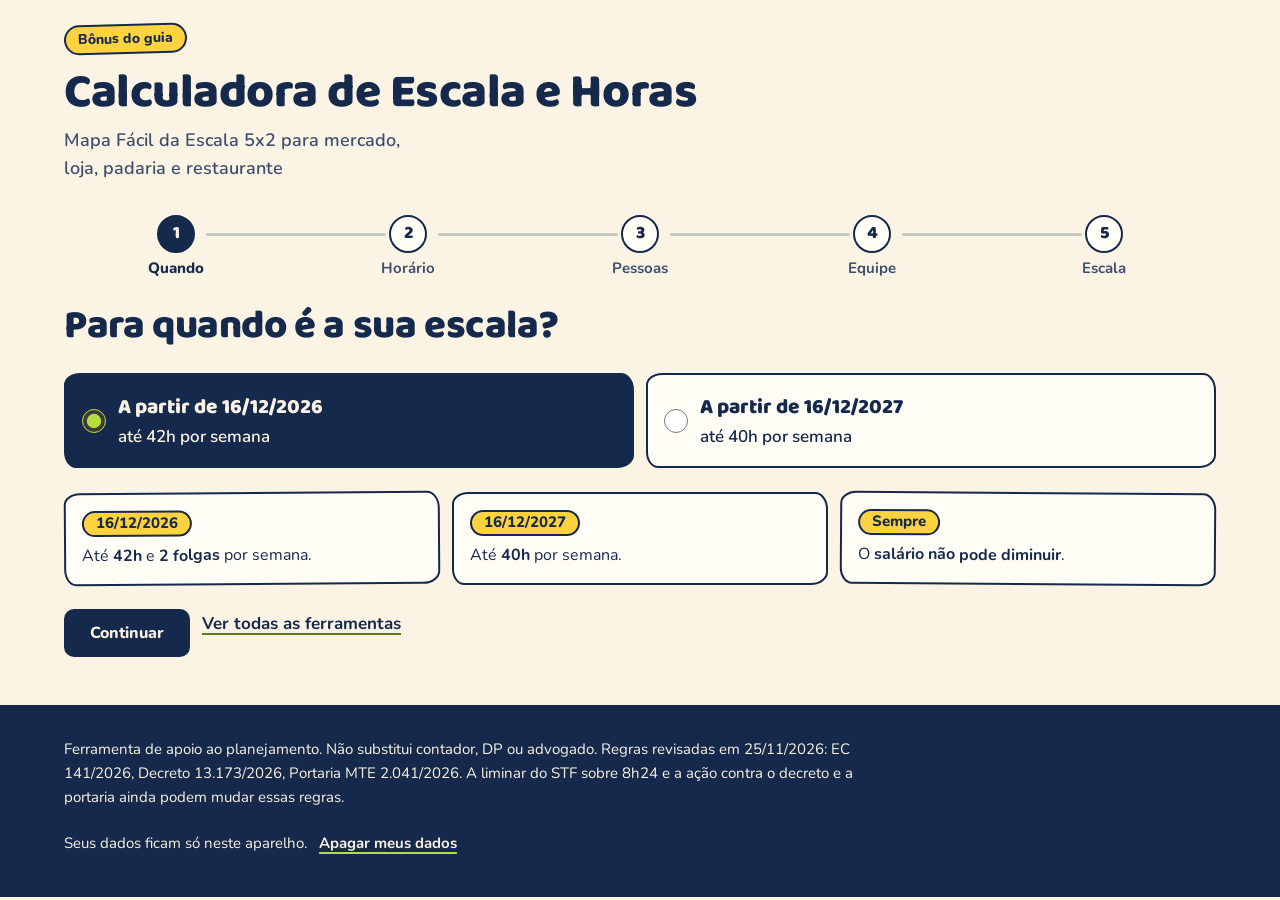
==== commit 13e255a6: "Assistente em 5 passos para o dono leigo: quando, horário, pessoas por turno, mínimo de funcionários" ====
--- a/index.html
+++ b/index.html
@@ -85,47 +85,49 @@
   <!-- ASSISTENTE -->
   <section class="assist" id="inicio" aria-label="Assistente da escala">
     <ol class="progresso" id="progresso" aria-label="Passos do assistente">
-      <li data-p="1"><span class="progresso__n">1</span><span class="progresso__t">O que muda</span></li>
-      <li data-p="2"><span class="progresso__n">2</span><span class="progresso__t">Seu negócio</span></li>
-      <li data-p="3"><span class="progresso__n">3</span><span class="progresso__t">Sua equipe</span></li>
-      <li data-p="4"><span class="progresso__n">4</span><span class="progresso__t">Sua escala pronta</span></li>
+      <li data-p="1"><span class="progresso__n">1</span><span class="progresso__t">Quando</span></li>
+      <li data-p="2"><span class="progresso__n">2</span><span class="progresso__t">Horário</span></li>
+      <li data-p="3"><span class="progresso__n">3</span><span class="progresso__t">Pessoas</span></li>
+      <li data-p="4"><span class="progresso__n">4</span><span class="progresso__t">Equipe</span></li>
+      <li data-p="5"><span class="progresso__n">5</span><span class="progresso__t">Escala</span></li>
     </ol>
 
     <!-- Passo 1 -->
     <div class="passo" data-passo="1">
-      <h2>O que muda</h2>
-      <ul class="cartoes">
-        <li class="cartao"><span class="cartao__data">16/12/2026</span><p>A semana passa a ter <strong>até 42 horas</strong>, com <strong>2 folgas por semana</strong>.</p></li>
-        <li class="cartao"><span class="cartao__data">16/12/2027</span><p>A semana passa a ter <strong>até 40 horas</strong>.</p></li>
-        <li class="cartao"><span class="cartao__data">Sempre</span><p>O <strong>salário não pode diminuir</strong> porque a jornada ficou menor.</p></li>
+      <h2>Para quando é a sua escala?</h2>
+      <fieldset class="regras-opcoes">
+        <legend class="sr">Regra da escala</legend>
+        <label class="opcao-regra"><input type="radio" name="a-regra" value="2026-12-16" data-regra><span><strong>A partir de 16/12/2026</strong>até 42h por semana</span></label>
+        <label class="opcao-regra"><input type="radio" name="a-regra" value="2027-12-16" data-regra><span><strong>A partir de 16/12/2027</strong>até 40h por semana</span></label>
+      </fieldset>
+      <ul class="cartoes cartoes--curtos" aria-label="O que muda">
+        <li class="cartao"><span class="cartao__data">16/12/2026</span><p>Até <strong>42h</strong> e <strong>2 folgas</strong> por semana.</p></li>
+        <li class="cartao"><span class="cartao__data">16/12/2027</span><p>Até <strong>40h</strong> por semana.</p></li>
+        <li class="cartao"><span class="cartao__data">Sempre</span><p>O <strong>salário não pode diminuir</strong>.</p></li>
       </ul>
       <div class="passo__acoes">
-        <button type="button" class="btn btn--pri" data-ir-passo="2">Montar minha escala</button>
+        <button type="button" class="btn btn--pri" data-ir-passo="2">Continuar</button>
         <a class="link" href="#hora">Ver todas as ferramentas</a>
       </div>
     </div>
 
     <!-- Passo 2 -->
     <div class="passo" data-passo="2">
-      <h2>Seu negócio</h2>
-      <p class="painel__intro">Toque no tipo de negócio. Os dias, o horário e as pessoas já vêm preenchidos, e você muda o que quiser.</p>
+      <h2>Quando seu negócio abre?</h2>
+      <p class="painel__intro">Toque no tipo de negócio. Os dias e o horário já vêm preenchidos, e você muda o que quiser.</p>
       <div class="negocios" role="group" aria-label="Tipo de negócio" id="a-negocios"></div>
 
       <div class="negocio-form" id="a-form">
         <div class="campos campos--3">
           <div class="campo">
-            <label for="a-abre">Abre às</label>
+            <label for="a-abre">Horário mais comum: abre às</label>
             <input id="a-abre" type="time" data-a="abre">
           </div>
           <div class="campo">
             <label for="a-fecha">Fecha às</label>
             <input id="a-fecha" type="time" data-a="fecha">
+            <button type="button" class="link" id="a-mesmo-horario">Mesmo horário todos os dias</button>
           </div>
-          <fieldset class="campo campo--radio">
-            <legend>Turnos</legend>
-            <label class="chk"><input type="radio" name="a-turnos" value="1" data-a="turnos"> Um turno</label>
-            <label class="chk"><input type="radio" name="a-turnos" value="2" data-a="turnos"> Manhã e tarde</label>
-          </fieldset>
         </div>
         <label class="chk chk--linha"><input type="checkbox" data-a="pausa"> Fecha no meio do dia</label>
         <div class="campos campos--3" id="a-pausa-campos">
@@ -138,13 +140,17 @@
             <input id="a-pausa-fim" type="time" data-a="pausaFim">
           </div>
         </div>
+        <div class="pergunta" id="a-acordo" hidden>
+          <p id="a-acordo-txt"></p>
+          <label class="chk chk--linha"><input type="checkbox" data-a="acordoIntervalo"> Tenho acordo escrito ou convenção que permite intervalo maior que 2h</label>
+        </div>
         <fieldset class="campo campo--radio campo--largo">
           <legend>Atividade</legend>
           <label class="chk"><input type="radio" name="a-ativ" value="comercio" data-a="atividade"> Comércio</label>
           <label class="chk"><input type="radio" name="a-ativ" value="outras" data-a="atividade"> Outras</label>
         </fieldset>
-        <p class="campo__rotulo">Dias abertos e pessoas necessárias em cada dia</p>
-        <div class="dias-equipe" id="a-dias"></div>
+        <p class="campo__rotulo">Dias abertos e horário de cada dia</p>
+        <div class="dias-equipe dias-equipe--horario" id="a-dias"></div>
       </div>
 
       <div class="passo__acoes">
@@ -155,31 +161,50 @@
 
     <!-- Passo 3 -->
     <div class="passo" data-passo="3">
-      <h2>Sua equipe</h2>
+      <h2>Quantas pessoas precisam estar trabalhando ao mesmo tempo?</h2>
+      <p class="turnos-frase" id="a-turnos-frase"></p>
+      <div class="necessidade" id="a-nec"></div>
+      <p class="dica">Conte quem precisa estar lá ao mesmo tempo. Ex.: 2 no caixa + 1 na reposição = 3.</p>
+      <div class="passo__acoes">
+        <button type="button" class="btn btn--sec" data-ir-passo="2">Voltar</button>
+        <button type="button" class="btn btn--pri" data-ir-passo="4">Continuar</button>
+      </div>
+    </div>
+
+    <!-- Passo 4 -->
+    <div class="passo" data-passo="4">
+      <h2>Quantos funcionários você precisa?</h2>
+      <div class="minimo" id="a-minimo" aria-live="polite"></div>
       <div class="campos campos--2">
         <div class="campo">
-          <label for="a-func">Quantos funcionários entram na escala</label>
-          <input id="a-func" data-a="func" inputmode="numeric" autocomplete="off">
+          <label for="a-func">Quantos funcionários você tem hoje?</label>
+          <input id="a-func" data-a="func" inputmode="numeric" autocomplete="off" aria-describedby="a-func-erro">
           <p class="campo__erro" id="a-func-erro"></p>
         </div>
         <div class="campo">
           <label for="a-salario">Salário médio (R$)</label>
-          <input id="a-salario" data-k="salario" inputmode="decimal" autocomplete="off">
-        </div>
-      </div>
+          <input id="a-salario" data-k="salario" inputmode="decimal" autocomplete="off" aria-describedby="a-salario-erro">
+          <p class="campo__erro" id="a-salario-erro"></p>
+        </div>
+      </div>
+      <div class="resposta" id="a-resposta" aria-live="polite"></div>
       <details class="nomes">
         <summary>Escrever os nomes (opcional)</summary>
         <div class="nomes__lista" id="a-nomes"></div>
       </details>
-      <div class="resultado" id="a-equipe"></div>
-      <div class="passo__acoes">
-        <button type="button" class="btn btn--sec" data-ir-passo="2">Voltar</button>
-        <button type="button" class="btn btn--pri" id="a-gerar">Gerar minha escala</button>
-      </div>
-    </div>
-
-    <!-- Passo 4 -->
-    <div class="passo" data-passo="4">
+      <details class="nomes conta">
+        <summary>Ver a conta</summary>
+        <div class="resultado" id="a-equipe"></div>
+      </details>
+      <div class="passo__acoes" id="a-gerar-botoes">
+        <button type="button" class="btn btn--sec" data-ir-passo="3">Voltar</button>
+        <button type="button" class="btn btn--sec" id="a-gerar-tenho" data-gerar="tenho">Gerar escala com os que tenho</button>
+        <button type="button" class="btn btn--pri" id="a-gerar-rec" data-gerar="rec">Gerar escala com os recomendados</button>
+      </div>
+    </div>
+
+    <!-- Passo 5 -->
+    <div class="passo" data-passo="5">
       <div class="painel__topo">
         <h2>Sua escala pronta</h2>
       </div>
@@ -196,14 +221,20 @@
       <div id="a-pronta"></div>
       <div class="passo__acoes so-tela">
         <button type="button" class="btn btn--pri" data-imprimir="inicio"><svg class="ic"><use href="#i-imprimir"/></svg>Imprimir para o mural</button>
+        <a class="btn btn--sec" id="a-whatsapp" href="https://wa.me/" target="_blank" rel="noopener">Enviar no WhatsApp</a>
+        <button type="button" class="btn btn--sec" id="a-copiar">Copiar texto</button>
         <a class="btn btn--sec" href="#escala">Ajustar à mão</a>
         <button type="button" class="btn btn--sec" id="a-recomecar">Recomeçar</button>
       </div>
+      <p class="form__status so-tela" id="a-copiar-status" role="status"></p>
       <div class="passo__acoes so-tela">
-        <button type="button" class="link" data-ir-passo="3">Voltar</button>
-      </div>
-    </div>
-  </section>
+        <button type="button" class="link" data-ir-passo="4">Voltar</button>
+      </div>
+    </div>
+  </section>
+
+  <!-- RODÍZIO RECEBIDO POR LINK (só leitura) -->
+  <section class="painel" id="ver" hidden aria-labelledby="ver-titulo"></section>
 
   <!-- 1. QUANTO VALE A HORA -->
   <section class="painel" id="hora" role="tabpanel" aria-labelledby="tab-hora">
@@ -216,7 +247,7 @@
     <div class="campos campos--2">
       <div class="campo">
         <label for="h-salario">Salário mensal (R$)</label>
-        <input id="h-salario" data-k="salario" inputmode="decimal" autocomplete="off" placeholder="3.000,00">
+        <input id="h-salario" data-k="salario" inputmode="decimal" autocomplete="off" placeholder="3.000,00" aria-describedby="h-salario-erro">
         <p class="campo__erro" id="h-salario-erro"></p>
       </div>
       <div class="campo">
@@ -320,7 +351,7 @@
       <h2>Custo do reforço</h2>
       <button type="button" class="btn btn--sec" data-imprimir="reforco"><svg class="ic"><use href="#i-imprimir"/></svg>Imprimir / salvar PDF</button>
     </div>
-    <p class="painel__intro">Para o mesmo buraco na escala, compare pagar hora extra para quem já trabalha com contratar alguém de meio período.</p>
+    <p class="painel__intro">Para o mesmo buraco na escala, compare contratar reforço, estender a jornada de quem já trabalha e, só em caso excepcional, chamar alguém na folga.</p>
 
     <div class="campos campos--2">
       <div class="campo">
@@ -331,19 +362,25 @@
       </div>
       <div class="campo">
         <label for="f-horas">Horas de trabalho em cada pessoa-dia</label>
-        <input id="f-horas" data-k="refHoras" inputmode="decimal" autocomplete="off">
-      </div>
-      <div class="campo">
-        <label for="f-salario">Salário de quem faria a hora extra (R$)</label>
+        <input id="f-horas" data-k="refHoras" autocomplete="off" placeholder="8h24" aria-describedby="f-horas-dica">
+        <p class="dica" id="f-horas-dica">Escreva como 8h24 ou 8h.</p>
+      </div>
+      <div class="campo">
+        <label for="f-salario">Salário da equipe (R$)</label>
         <input id="f-salario" data-k="salario" inputmode="decimal" autocomplete="off">
       </div>
       <div class="campo">
-        <label for="f-meio">Salário do meio período (R$)</label>
+        <label for="f-hora-ref">Valor da hora do reforço (R$)</label>
+        <input id="f-hora-ref" data-k="refHoraValor" inputmode="decimal" autocomplete="off" aria-describedby="f-hora-ref-dica">
+        <p class="dica" id="f-hora-ref-dica"></p>
+      </div>
+      <div class="campo">
+        <label for="f-enc">Encargos sobre o reforço (%), opcional</label>
+        <input id="f-enc" data-k="refEnc" inputmode="decimal" autocomplete="off" placeholder="0">
+      </div>
+      <div class="campo">
+        <label for="f-meio">Salário fixo de meio período (R$), opcional</label>
         <input id="f-meio" data-k="refMeio" inputmode="decimal" autocomplete="off">
-      </div>
-      <div class="campo">
-        <label for="f-enc">Encargos sobre o meio período (%), opcional</label>
-        <input id="f-enc" data-k="refEnc" inputmode="decimal" autocomplete="off" placeholder="0">
       </div>
     </div>
 
--- a/estilo.css
+++ b/estilo.css
@@ -438,6 +438,77 @@
 .cobertura__dias small { font-size: 12.5px; font-weight: 700; color: var(--marinho-2); line-height: 1.1; }
 .cobertura__dias li.falta { background: var(--amarelo); border-style: dashed; }
 @media (min-width: 1100px) { .copiar { font-size: 13px; line-height: 1.25; } }
+
+/* reforço: quatro opções */
+@media (min-width: 640px) { .comparar--4 { grid-template-columns: repeat(2, minmax(0, 1fr)); } }
+.comparar--4 { row-gap: var(--s-5); }
+.opcao h3 span { display: block; font-family: var(--fonte); font-size: 15px; font-weight: 700; color: var(--marinho-2); }
+.opcao__nota { font-size: 15px; font-weight: 600; line-height: 1.45; margin-top: 4px; }
+.opcao__nota--forte { display: flex; gap: var(--s-2); align-items: flex-start; font-weight: 800; background: var(--amarelo-claro); border: 2px solid var(--amarelo-escuro); border-radius: var(--r-sm); padding: var(--s-2) var(--s-3); }
+.opcao--excecao { border-style: dashed; background: var(--creme); }
+
+.transicao { font-weight: 800; font-size: 17px; background: var(--amarelo); border: 2px solid var(--marinho); border-radius: var(--r-sm); padding: var(--s-3) var(--s-4); margin-bottom: var(--s-3); }
+.pergunta { display: grid; gap: var(--s-2); background: var(--amarelo-claro); border: 2px solid var(--amarelo-escuro); border-radius: var(--r-sm); padding: var(--s-3) var(--s-4); font-weight: 600; }
+
+/* assistente reorganizado: o seletor de data fica só nas ferramentas */
+.modo-assist .fase { display: none; }
+.modo-assist .topo__wrap { grid-template-columns: 1fr; }
+.progresso { grid-template-columns: repeat(5, minmax(0, 1fr)); }
+
+.regras-opcoes { border: 0; padding: 0; margin: 0; display: grid; gap: var(--s-3); }
+@media (min-width: 640px) { .regras-opcoes { grid-template-columns: 1fr 1fr; } }
+.opcao-regra { position: relative; display: flex; gap: var(--s-3); align-items: center; cursor: pointer; padding: var(--s-4); min-height: 88px;
+  background: var(--papel); border: 2px solid var(--marinho); border-radius: var(--r-mao); font-size: 17px; font-weight: 600; transition: transform .12s, background-color .15s; }
+.opcao-regra:hover { transform: translateY(-2px); background: var(--amarelo-claro); }
+.opcao-regra input { width: 24px; height: 24px; accent-color: var(--marinho); flex: none; margin: 0; }
+.opcao-regra strong { display: block; font-family: var(--titulo); font-size: 21px; font-weight: 800; }
+.opcao-regra:has(input:checked) { background: var(--marinho); color: var(--creme); }
+.opcao-regra:has(input:checked) input { accent-color: var(--limao); }
+.opcao-regra:has(input:focus-visible) { outline: 3px solid var(--marinho); outline-offset: 3px; }
+.cartoes--curtos .cartao { font-size: 16px; }
+
+.turnos-frase { font-size: 18px; line-height: 1.5; background: var(--creme-2); border-radius: var(--r-mao); padding: var(--s-4); max-width: 70ch; }
+.necessidade { display: grid; gap: var(--s-2); max-width: 560px; }
+.nec-cab, .nec-linha { display: grid; grid-template-columns: minmax(0, 1fr) repeat(var(--cols, 1), 92px); gap: var(--s-2); align-items: center; }
+.nec-cab span { font-size: 14px; font-weight: 800; color: var(--marinho-2); }
+.nec-cab span:not(:first-child) { text-align: center; }
+.nec-linha { background: var(--papel); border: 2px solid var(--marinho); border-radius: var(--r-sm); padding: var(--s-2) var(--s-3); }
+.nec-dia { font-size: 15px; font-weight: 600; }
+.nec-dia strong { font-family: var(--titulo); font-size: 18px; margin-right: 4px; }
+.nec-rot { position: absolute; width: 1px; height: 1px; overflow: hidden; clip: rect(0 0 0 0); }
+.nec-linha input { text-align: center; font-size: 20px !important; }
+
+.minimo__frase { font-size: 20px; line-height: 1.45; font-weight: 600; background: var(--amarelo); border: 2px solid var(--marinho); border-radius: var(--r-mao); padding: var(--s-4); max-width: 70ch; }
+.minimo__frase strong { font-family: var(--titulo); font-size: 26px; font-weight: 800; }
+.resposta { display: grid; gap: var(--s-3); }
+.resposta:empty { display: none; }
+.resposta__frase { font-size: 19px; font-weight: 700; }
+.resposta__frase--ok { background: var(--limao-claro); border: 2px solid var(--limao-escuro); border-radius: var(--r-sm); padding: var(--s-3) var(--s-4); }
+.conta[open] { padding-bottom: var(--s-4); }
+
+/* passo 2: horário por dia */
+.dias-equipe--horario .dia-eq { flex-wrap: wrap; }
+.dia-eq__horario { display: grid; grid-template-columns: 1fr 1fr; gap: 6px; width: 100%; order: 3; }
+.dia-eq__horario label { display: grid; gap: 2px; font-size: 13px; font-weight: 700; color: var(--marinho-2); }
+.dia-eq__horario input { min-height: 44px !important; font-size: 16px !important; padding: 0 6px !important; }
+@media (min-width: 640px) { .dia-eq__horario { order: 0; grid-template-columns: 1fr; } }
+@media (min-width: 1000px) { .dias-equipe--horario .dia-eq__horario input { font-size: 15px !important; padding: 0 4px !important; } }
+
+/* passo 3 e 4: faltas por dia e turno, recomendação */
+.faltas { list-style: disc; padding-left: 20px; margin-top: 4px; display: grid; gap: 2px; }
+#a-pronta > .so-tela { display: grid; gap: var(--s-4); }
+.recomendacao { font-size: 19px; font-weight: 700; background: var(--limao-claro); border: 2px solid var(--limao-escuro); border-radius: var(--r-sm); padding: var(--s-3) var(--s-4); }
+.outras { background: var(--papel); border: 2px solid var(--linha); border-radius: var(--r-mao); padding: 0 var(--s-4); }
+.outras > summary { cursor: pointer; min-height: 48px; display: flex; align-items: center; font-weight: 800; }
+.outras[open] { padding-bottom: var(--s-4); display: grid; gap: var(--s-4); }
+.legenda { font-size: 15px; font-weight: 600; color: var(--marinho-2); }
+.arraste { font-size: 14px; margin-bottom: calc(-1 * var(--s-2)); }
+.arraste::before { content: '↔ '; }
+@media (min-width: 1100px) { .arraste { display: none; } }
+.so-impressao { display: none; }
+.mural-impressao { display: grid; gap: var(--s-4); min-width: 0; }
+.mural-impressao > * { min-width: 0; }
+.grade-semana td { white-space: nowrap; }
 
 /* rodízio: feriado */
 .cal__fer { font-size: 12px; margin-left: 1px; vertical-align: top; }
@@ -493,6 +564,31 @@
   .mural .dom, .grade-semana .dom { border-left-width: 2px; }
   .grade-semana th[scope="row"], .mural th[scope="row"] { position: static; }
   .status .aviso { font-size: 10pt; }
+
+  /* Mural: só a escala da semana e o rodízio, numa página A4 deitada, letra de 11pt no mínimo */
+  body[data-imprimir="inicio"] .topo,
+  body[data-imprimir="inicio"] .rodape,
+  body[data-imprimir="inicio"] main > *:not(#inicio),
+  body[data-imprimir="inicio"] #inicio > *:not(.passo),
+  body[data-imprimir="inicio"] .passo[data-passo="5"] > *:not(#a-pronta),
+  body[data-imprimir="inicio"] #a-pronta > *:not(.mural-impressao),
+  body[data-imprimir="inicio"] .arraste { display: none !important; }
+  body[data-imprimir="inicio"] .so-impressao { display: block; }
+  body[data-imprimir="inicio"] .mural-impressao { gap: 6px; }
+  body[data-imprimir="inicio"] .mural-impressao__titulo { font-family: var(--titulo); font-size: 15pt; font-weight: 800; }
+  body[data-imprimir="inicio"] .mural-impressao h3 { font-size: 12pt; margin: 4px 0 0; }
+  body[data-imprimir="inicio"] .grade-semana { table-layout: fixed; }
+  body[data-imprimir="inicio"] .grade-semana th,
+  body[data-imprimir="inicio"] .grade-semana td { font-size: 11pt; padding: 2px 3px; line-height: 1.25; }
+  body[data-imprimir="inicio"] .grade-semana thead th:first-child,
+  body[data-imprimir="inicio"] .grade-semana th[scope="row"] { width: 120px; }
+  body[data-imprimir="inicio"] .grade-semana th small { display: inline; font-size: 11pt; font-weight: 600; margin-left: 4px; }
+  body[data-imprimir="inicio"] .mural th,
+  body[data-imprimir="inicio"] .mural td { font-size: 11pt; padding: 1px 0; line-height: 1.2; }
+  body[data-imprimir="inicio"] .mural thead th span { font-size: 11pt; }
+  body[data-imprimir="inicio"] .mural th[scope="row"],
+  body[data-imprimir="inicio"] .mural thead th:first-child { width: 120px; font-size: 11pt; }
+  body[data-imprimir="inicio"] .legenda { font-size: 11pt; color: #000; }
   .painel__intro, .chk--linha { display: none !important; }
 
   *, *::before, *::after { background: transparent !important; box-shadow: none !important; color: #000 !important; }
@@ -530,6 +626,8 @@
   .dias-equipe { grid-template-columns: repeat(7, minmax(0, 1fr)); }
   .numeros { grid-template-columns: repeat(3, 1fr); }
   .comparar { grid-template-columns: 1fr 1fr; }
+  .transicao { border: 2px solid #000 !important; }
+  .opcao--excecao { border-style: dashed !important; }
   .opcao__selo { position: static; border: 1px solid #000; transform: none; justify-self: start; }
 
   .rodape { background: none; padding: 10px 0 0; border-top: 1px solid #000; margin-top: 14px; font-size: 9pt; }
